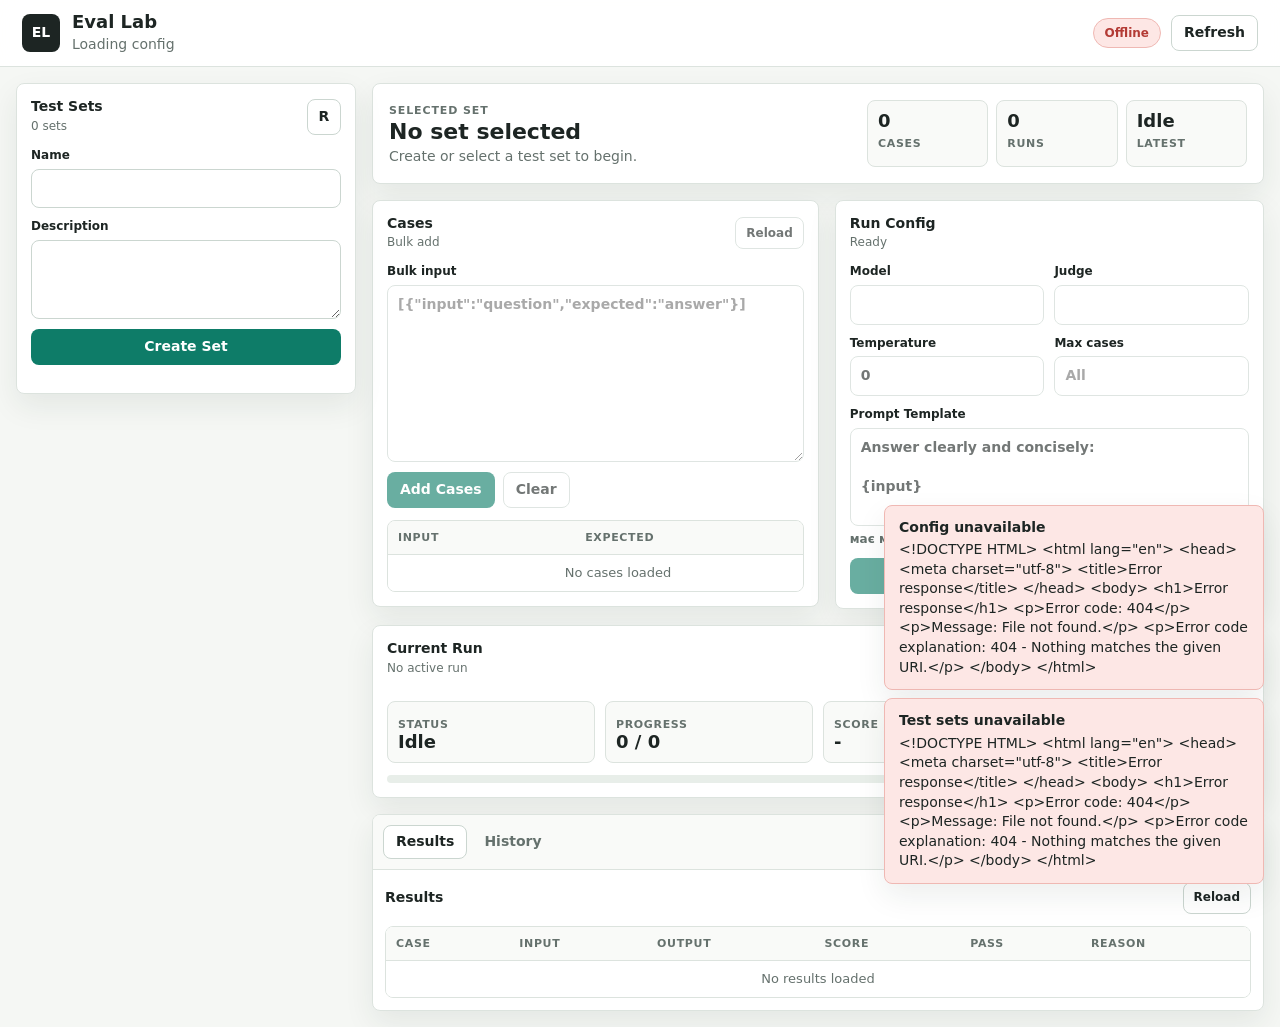
==== static/index.html @ ed90055f "Build AI Eval Lab v1" ====
<!doctype html>
<html lang="en">
  <head>
    <meta charset="utf-8" />
    <meta name="viewport" content="width=device-width, initial-scale=1" />
    <title>Eval Lab</title>
    <link rel="stylesheet" href="/static/style.css" />
  </head>
  <body>
    <div class="app-shell">
      <header class="topbar">
        <div class="brand-block">
          <span class="brand-mark" aria-hidden="true">EL</span>
          <div>
            <h1>Eval Lab</h1>
            <p id="config-summary">Loading config</p>
          </div>
        </div>
        <div class="topbar-actions">
          <span id="api-status" class="status-pill neutral">Connecting</span>
          <button id="refresh-all" class="button secondary" type="button">Refresh</button>
        </div>
      </header>

      <main class="layout">
        <aside class="sidebar" aria-label="Test sets">
          <section class="panel sidebar-panel">
            <div class="panel-heading">
              <div>
                <h2>Test Sets</h2>
                <p id="test-set-count">0 sets</p>
              </div>
              <button id="refresh-test-sets" class="icon-button" type="button" aria-label="Refresh test sets" title="Refresh test sets">R</button>
            </div>

            <form id="create-test-set-form" class="stacked-form">
              <label>
                <span>Name</span>
                <input id="new-test-set-name" name="name" type="text" autocomplete="off" required maxlength="120" />
              </label>
              <label>
                <span>Description</span>
                <textarea id="new-test-set-description" name="description" rows="3" maxlength="500"></textarea>
              </label>
              <button class="button primary full" type="submit">Create Set</button>
            </form>

            <div id="test-set-list" class="test-set-list" role="list" aria-live="polite"></div>
          </section>
        </aside>

        <section class="workspace" aria-label="Evaluation workspace">
          <div class="workspace-header">
            <div>
              <p class="eyebrow">Selected Set</p>
              <h2 id="selected-title">No set selected</h2>
              <p id="selected-description">Create or select a test set to begin.</p>
            </div>
            <div class="metric-strip" aria-label="Selected set metrics">
              <div>
                <span id="case-count">0</span>
                <small>Cases</small>
              </div>
              <div>
                <span id="run-count">0</span>
                <small>Runs</small>
              </div>
              <div>
                <span id="latest-status">Idle</span>
                <small>Latest</small>
              </div>
            </div>
          </div>

          <div class="work-grid">
            <section class="panel">
              <div class="panel-heading">
                <div>
                  <h2>Cases</h2>
                  <p id="case-panel-note">Bulk add</p>
                </div>
                <button id="reload-cases" class="button secondary compact" type="button">Reload</button>
              </div>

              <form id="bulk-cases-form" class="stacked-form">
                <label>
                  <span>Bulk input</span>
                  <textarea id="bulk-cases-input" rows="8" spellcheck="false" placeholder='[{"input":"question","expected":"answer"}]'></textarea>
                </label>
                <div class="form-row">
                  <button class="button primary" type="submit">Add Cases</button>
                  <button id="clear-bulk-cases" class="button secondary" type="button">Clear</button>
                </div>
              </form>

              <div class="mini-table-wrap">
                <table class="compact-table">
                  <thead>
                    <tr>
                      <th>Input</th>
                      <th>Expected</th>
                    </tr>
                  </thead>
                  <tbody id="case-preview-body">
                    <tr>
                      <td colspan="2" class="empty-cell">No cases loaded</td>
                    </tr>
                  </tbody>
                </table>
              </div>
            </section>

            <section class="panel">
              <div class="panel-heading">
                <div>
                  <h2>Run Config</h2>
                  <p id="run-form-note">Ready</p>
                </div>
              </div>

              <form id="run-form" class="run-form">
                <label>
                  <span>Model</span>
                  <input id="run-model" name="model" list="model-options" autocomplete="off" required />
                  <datalist id="model-options"></datalist>
                </label>
                <label>
                  <span>Judge</span>
                  <input id="run-judge" name="judge_model" list="judge-options" autocomplete="off" />
                  <datalist id="judge-options"></datalist>
                </label>
                <label>
                  <span>Temperature</span>
                  <input id="run-temperature" name="temperature" type="number" min="0" max="2" step="0.1" value="0" />
                </label>
                <label>
                  <span>Max cases</span>
                  <input id="run-max-cases" name="max_cases" type="number" min="1" step="1" placeholder="All" />
                </label>
                <label class="wide-field">
                  <span>Prompt Template</span>
                  <textarea id="run-notes" name="prompt_template" rows="4" required>Answer clearly and concisely:

{input}</textarea>
                  <small class="field-hint">має містити {input}</small>
                </label>
                <button class="button primary wide-field" type="submit">Start Run</button>
              </form>
            </section>
          </div>

          <section class="panel status-panel">
            <div class="panel-heading">
              <div>
                <h2>Current Run</h2>
                <p id="current-run-id">No active run</p>
              </div>
              <button id="stop-polling" class="button secondary compact" type="button">Stop Poll</button>
            </div>
            <div class="run-status-grid">
              <div>
                <small>Status</small>
                <strong id="current-run-status">Idle</strong>
              </div>
              <div>
                <small>Progress</small>
                <strong id="current-run-progress">0 / 0</strong>
              </div>
              <div>
                <small>Score</small>
                <strong id="current-run-score">-</strong>
              </div>
              <div>
                <small>Updated</small>
                <strong id="current-run-updated">-</strong>
              </div>
            </div>
            <div class="progress-bar" aria-hidden="true">
              <span id="current-run-progress-bar"></span>
            </div>
          </section>

          <section class="panel table-panel">
            <div class="tabbar" role="tablist" aria-label="Result views">
              <button id="results-tab" class="tab active" type="button" role="tab" aria-selected="true" data-view="results">Results</button>
              <button id="history-tab" class="tab" type="button" role="tab" aria-selected="false" data-view="history">History</button>
            </div>

            <div id="results-view" class="table-view active">
              <div class="table-tools">
                <h2>Results</h2>
                <button id="reload-results" class="button secondary compact" type="button">Reload</button>
              </div>
              <div class="table-wrap">
                <table>
                  <thead>
                    <tr>
                      <th>Case</th>
                      <th>Input</th>
                      <th>Output</th>
                      <th>Score</th>
                      <th>Pass</th>
                      <th>Reason</th>
                    </tr>
                  </thead>
                  <tbody id="results-body">
                    <tr>
                      <td colspan="6" class="empty-cell">No results loaded</td>
                    </tr>
                  </tbody>
                </table>
              </div>
            </div>

            <div id="history-view" class="table-view">
              <div class="table-tools">
                <h2>Run History</h2>
                <button id="reload-history" class="button secondary compact" type="button">Reload</button>
              </div>
              <div class="table-wrap">
                <table>
                  <thead>
                    <tr>
                      <th>Run</th>
                      <th>Status</th>
                      <th>Model</th>
                      <th>Score</th>
                      <th>Started</th>
                      <th></th>
                    </tr>
                  </thead>
                  <tbody id="history-body">
                    <tr>
                      <td colspan="6" class="empty-cell">No runs loaded</td>
                    </tr>
                  </tbody>
                </table>
              </div>
            </div>
          </section>
        </section>
      </main>
    </div>

    <div id="toast-region" class="toast-region" aria-live="polite" aria-atomic="true"></div>
    <script src="/static/app.js" defer></script>
  </body>
</html>
---- static/style.css ----
:root {
  --bg: #f5f7f4;
  --surface: #ffffff;
  --surface-strong: #f9faf8;
  --ink: #1d2523;
  --muted: #65716d;
  --line: #dce3de;
  --line-strong: #cbd6d0;
  --accent: #0e7c68;
  --accent-strong: #095b4e;
  --accent-soft: #dff3ed;
  --amber: #9c6218;
  --amber-soft: #fff0d8;
  --danger: #b33b35;
  --danger-soft: #fde7e5;
  --shadow: 0 12px 30px rgba(30, 45, 39, 0.08);
  --radius: 8px;
  --focus: 0 0 0 3px rgba(14, 124, 104, 0.18);
  color-scheme: light;
}

* {
  box-sizing: border-box;
}

html {
  min-height: 100%;
}

body {
  margin: 0;
  min-height: 100%;
  background: var(--bg);
  color: var(--ink);
  font-family:
    Inter, ui-sans-serif, system-ui, -apple-system, BlinkMacSystemFont, "Segoe UI",
    sans-serif;
  font-size: 14px;
  line-height: 1.4;
}

button,
input,
textarea {
  font: inherit;
}

button {
  cursor: pointer;
}

button:disabled,
input:disabled,
textarea:disabled {
  cursor: not-allowed;
  opacity: 0.62;
}

.app-shell {
  min-height: 100vh;
  display: flex;
  flex-direction: column;
}

.topbar {
  min-height: 64px;
  display: flex;
  align-items: center;
  justify-content: space-between;
  gap: 18px;
  padding: 12px 22px;
  background: rgba(255, 255, 255, 0.92);
  border-bottom: 1px solid var(--line);
  position: sticky;
  top: 0;
  z-index: 10;
  backdrop-filter: blur(14px);
}

.brand-block {
  display: flex;
  align-items: center;
  gap: 12px;
  min-width: 0;
}

.brand-mark {
  width: 38px;
  height: 38px;
  display: inline-grid;
  place-items: center;
  border-radius: var(--radius);
  background: var(--ink);
  color: #ffffff;
  font-weight: 800;
  letter-spacing: 0;
}

.brand-block h1,
.workspace-header h2,
.panel h2,
.table-tools h2 {
  margin: 0;
  letter-spacing: 0;
}

.brand-block h1 {
  font-size: 18px;
  line-height: 1.1;
}

.brand-block p,
.panel-heading p,
.workspace-header p {
  margin: 3px 0 0;
  color: var(--muted);
}

.topbar-actions {
  display: flex;
  align-items: center;
  gap: 10px;
  flex-wrap: wrap;
  justify-content: flex-end;
}

.layout {
  display: grid;
  grid-template-columns: minmax(280px, 340px) minmax(0, 1fr);
  gap: 16px;
  width: 100%;
  max-width: 1480px;
  margin: 0 auto;
  padding: 16px;
}

.sidebar,
.workspace {
  min-width: 0;
}

.sidebar {
  position: sticky;
  top: 80px;
  align-self: start;
}

.workspace {
  display: flex;
  flex-direction: column;
  gap: 16px;
}

.panel {
  background: var(--surface);
  border: 1px solid var(--line);
  border-radius: var(--radius);
  box-shadow: var(--shadow);
}

.sidebar-panel,
.panel:not(.table-panel) {
  padding: 14px;
}

.panel-heading,
.table-tools {
  display: flex;
  align-items: center;
  justify-content: space-between;
  gap: 12px;
  margin-bottom: 12px;
}

.panel-heading h2,
.table-tools h2 {
  font-size: 14px;
  line-height: 1.2;
}

.panel-heading p,
.table-tools p {
  font-size: 12px;
}

.workspace-header {
  display: flex;
  align-items: stretch;
  justify-content: space-between;
  gap: 16px;
  padding: 16px;
  background: var(--surface);
  border: 1px solid var(--line);
  border-radius: var(--radius);
  box-shadow: var(--shadow);
}

.workspace-header > div:first-child {
  min-width: 0;
}

.workspace-header h2 {
  font-size: 22px;
  line-height: 1.15;
  overflow-wrap: anywhere;
}

.workspace-header p {
  max-width: 760px;
}

.eyebrow {
  margin: 0 0 5px;
  color: var(--accent-strong);
  font-size: 11px;
  font-weight: 800;
  text-transform: uppercase;
  letter-spacing: 0.08em;
}

.metric-strip {
  display: grid;
  grid-template-columns: repeat(3, minmax(82px, 1fr));
  gap: 8px;
  min-width: min(380px, 100%);
}

.metric-strip div,
.run-status-grid div {
  min-height: 58px;
  padding: 10px;
  border: 1px solid var(--line);
  border-radius: var(--radius);
  background: var(--surface-strong);
}

.metric-strip span,
.run-status-grid strong {
  display: block;
  color: var(--ink);
  font-size: 18px;
  font-weight: 800;
  line-height: 1.1;
  overflow-wrap: anywhere;
}

.metric-strip small,
.run-status-grid small {
  display: block;
  margin-top: 5px;
  color: var(--muted);
  font-size: 11px;
  font-weight: 700;
  text-transform: uppercase;
  letter-spacing: 0.06em;
}

.work-grid {
  display: grid;
  grid-template-columns: minmax(0, 1.02fr) minmax(360px, 0.98fr);
  gap: 16px;
  align-items: start;
}

.stacked-form,
.run-form {
  display: grid;
  gap: 10px;
}

.run-form {
  grid-template-columns: repeat(2, minmax(0, 1fr));
}

.wide-field {
  grid-column: 1 / -1;
}

label {
  display: grid;
  gap: 5px;
  color: var(--ink);
  font-weight: 700;
  min-width: 0;
}

label span {
  font-size: 12px;
}

.field-hint {
  color: var(--muted);
  font-size: 12px;
  font-weight: 600;
}

input,
textarea {
  width: 100%;
  min-width: 0;
  border: 1px solid var(--line-strong);
  border-radius: var(--radius);
  background: #ffffff;
  color: var(--ink);
  padding: 9px 10px;
  outline: none;
  transition:
    border-color 120ms ease,
    box-shadow 120ms ease,
    background 120ms ease;
}

textarea {
  resize: vertical;
}

input:focus,
textarea:focus {
  border-color: var(--accent);
  box-shadow: var(--focus);
}

.form-row {
  display: flex;
  align-items: center;
  gap: 8px;
  flex-wrap: wrap;
}

.button,
.icon-button,
.tab {
  min-height: 36px;
  border-radius: var(--radius);
  border: 1px solid transparent;
  display: inline-flex;
  align-items: center;
  justify-content: center;
  gap: 8px;
  padding: 0 12px;
  font-weight: 800;
  letter-spacing: 0;
  transition:
    transform 120ms ease,
    border-color 120ms ease,
    background 120ms ease,
    color 120ms ease;
}

.button:hover,
.icon-button:hover,
.tab:hover {
  transform: translateY(-1px);
}

.button:focus-visible,
.icon-button:focus-visible,
.tab:focus-visible {
  outline: none;
  box-shadow: var(--focus);
}

.button.primary {
  background: var(--accent);
  color: #ffffff;
}

.button.primary:hover {
  background: var(--accent-strong);
}

.button.secondary,
.icon-button {
  background: #ffffff;
  color: var(--ink);
  border-color: var(--line-strong);
}

.button.secondary:hover,
.icon-button:hover {
  border-color: var(--accent);
  color: var(--accent-strong);
}

.button.compact {
  min-height: 32px;
  padding: 0 10px;
  font-size: 12px;
}

.button.full {
  width: 100%;
}

.icon-button {
  width: 34px;
  height: 34px;
  padding: 0;
}

.status-pill {
  min-height: 30px;
  display: inline-flex;
  align-items: center;
  border-radius: 999px;
  padding: 0 11px;
  font-size: 12px;
  font-weight: 800;
  border: 1px solid var(--line);
}

.status-pill.neutral {
  background: #ffffff;
  color: var(--muted);
}

.status-pill.ok {
  background: var(--accent-soft);
  color: var(--accent-strong);
  border-color: #b7dfd1;
}

.status-pill.warn {
  background: var(--amber-soft);
  color: var(--amber);
  border-color: #f2d3a2;
}

.status-pill.error {
  background: var(--danger-soft);
  color: var(--danger);
  border-color: #efb8b3;
}

.test-set-list {
  display: grid;
  gap: 8px;
  margin-top: 14px;
  max-height: calc(100vh - 360px);
  overflow: auto;
  padding-right: 2px;
}

.test-set-item {
  width: 100%;
  min-height: 70px;
  padding: 10px;
  border: 1px solid var(--line);
  border-radius: var(--radius);
  background: var(--surface-strong);
  color: var(--ink);
  text-align: left;
}

.test-set-item:hover {
  border-color: var(--accent);
}

.test-set-item.active {
  background: var(--accent-soft);
  border-color: var(--accent);
}

.test-set-item strong,
.test-set-item span {
  display: block;
  overflow: hidden;
  text-overflow: ellipsis;
  white-space: nowrap;
}

.test-set-item strong {
  font-size: 13px;
}

.test-set-item span {
  margin-top: 4px;
  color: var(--muted);
  font-size: 12px;
}

.mini-table-wrap {
  margin-top: 12px;
  max-height: 180px;
  overflow: auto;
  border: 1px solid var(--line);
  border-radius: var(--radius);
}

.status-panel {
  display: grid;
  gap: 12px;
}

.run-status-grid {
  display: grid;
  grid-template-columns: repeat(4, minmax(0, 1fr));
  gap: 10px;
}

.progress-bar {
  height: 8px;
  overflow: hidden;
  border-radius: 999px;
  background: #e8eee9;
}

.progress-bar span {
  display: block;
  width: 0%;
  height: 100%;
  background: var(--accent);
  transition: width 180ms ease;
}

.table-panel {
  overflow: hidden;
}

.tabbar {
  display: flex;
  gap: 4px;
  padding: 10px;
  border-bottom: 1px solid var(--line);
  background: var(--surface-strong);
}

.tab {
  min-height: 34px;
  background: transparent;
  color: var(--muted);
}

.tab.active {
  background: #ffffff;
  border-color: var(--line-strong);
  color: var(--ink);
}

.table-view {
  display: none;
  padding: 12px;
}

.table-view.active {
  display: block;
}

.table-wrap {
  width: 100%;
  overflow: auto;
  border: 1px solid var(--line);
  border-radius: var(--radius);
}

table {
  width: 100%;
  border-collapse: collapse;
  min-width: 780px;
  background: #ffffff;
}

.compact-table {
  min-width: 460px;
}

th,
td {
  border-bottom: 1px solid var(--line);
  padding: 9px 10px;
  text-align: left;
  vertical-align: top;
}

th {
  color: var(--muted);
  background: var(--surface-strong);
  font-size: 11px;
  text-transform: uppercase;
  letter-spacing: 0.06em;
  white-space: nowrap;
}

td {
  max-width: 320px;
  color: var(--ink);
  font-size: 13px;
  overflow-wrap: anywhere;
}

tbody tr:last-child td {
  border-bottom: 0;
}

.empty-cell {
  color: var(--muted);
  text-align: center;
}

.result-pass {
  color: var(--accent-strong);
  font-weight: 800;
}

.result-fail {
  color: var(--danger);
  font-weight: 800;
}

.toast-region {
  position: fixed;
  right: 16px;
  bottom: 16px;
  display: grid;
  gap: 8px;
  z-index: 20;
}

.toast {
  width: min(380px, calc(100vw - 32px));
  padding: 12px 14px;
  border: 1px solid var(--line-strong);
  border-radius: var(--radius);
  background: #ffffff;
  color: var(--ink);
  box-shadow: var(--shadow);
}

.toast strong {
  display: block;
  margin-bottom: 3px;
}

.toast.error {
  border-color: #efb8b3;
  background: var(--danger-soft);
}

.toast.ok {
  border-color: #b7dfd1;
  background: var(--accent-soft);
}

@media (max-width: 1120px) {
  .layout {
    grid-template-columns: 1fr;
  }

  .sidebar {
    position: static;
  }

  .test-set-list {
    max-height: 260px;
  }

  .work-grid {
    grid-template-columns: 1fr;
  }
}

@media (max-width: 760px) {
  .topbar,
  .workspace-header {
    align-items: flex-start;
    flex-direction: column;
  }

  .topbar-actions,
  .metric-strip,
  .run-status-grid,
  .run-form {
    width: 100%;
  }

  .metric-strip,
  .run-status-grid {
    grid-template-columns: 1fr;
  }

  .run-form {
    grid-template-columns: 1fr;
  }

  .layout {
    padding: 10px;
  }

  .brand-block h1 {
    font-size: 17px;
  }
}
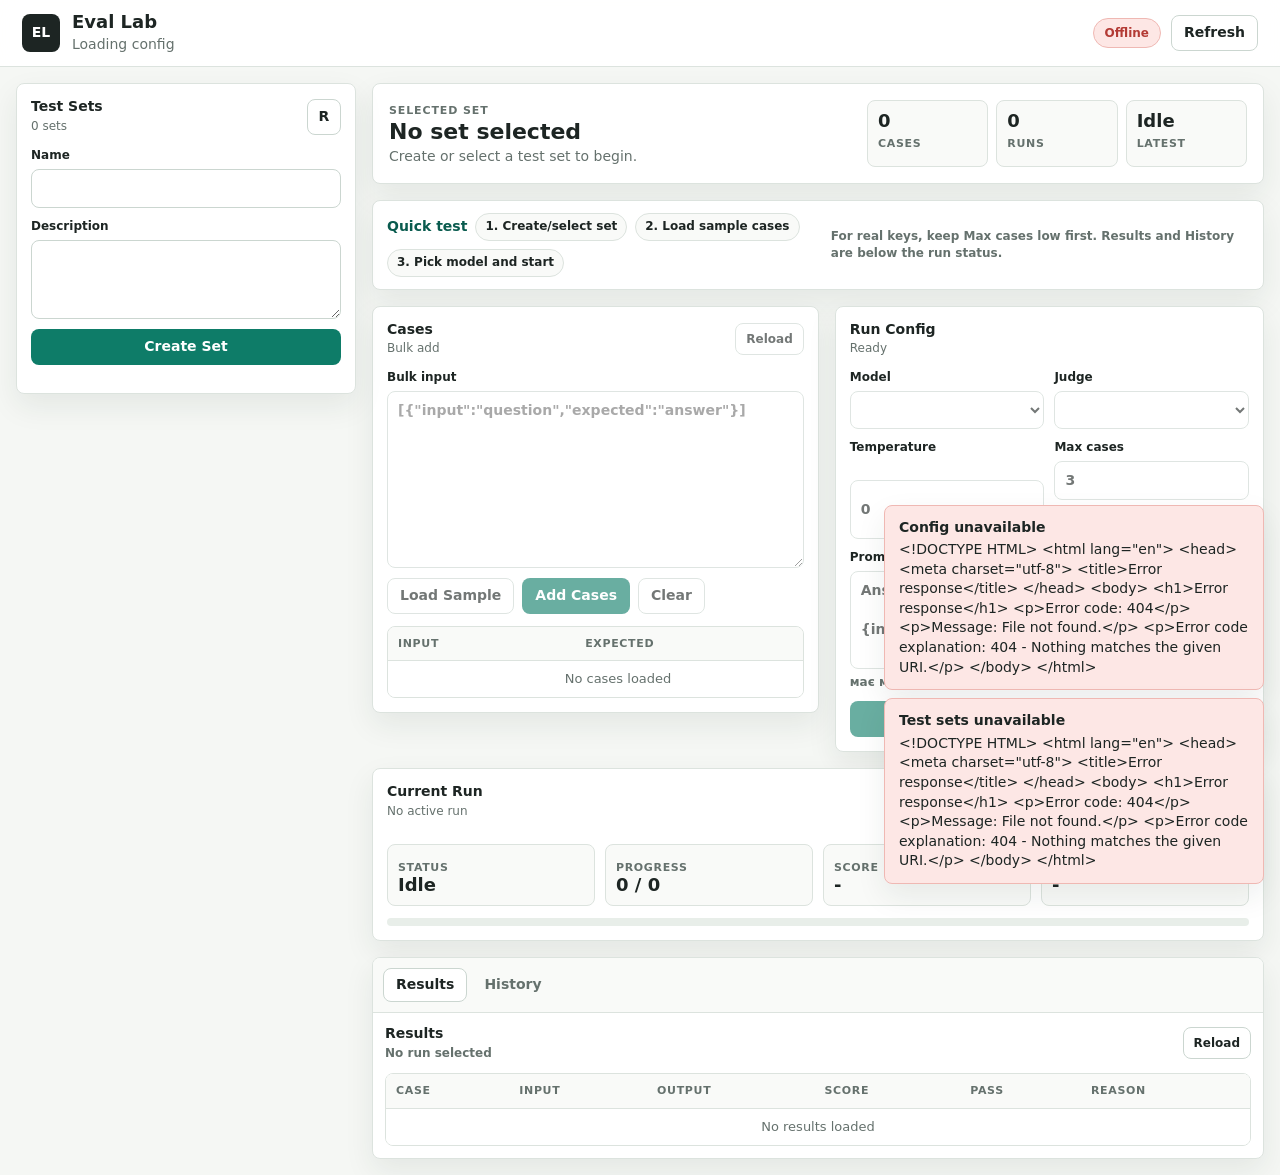
==== commit 9712e4e5: "Stabilize provider eval runs" ====
--- a/static/index.html
+++ b/static/index.html
@@ -4,7 +4,7 @@
     <meta charset="utf-8" />
     <meta name="viewport" content="width=device-width, initial-scale=1" />
     <title>Eval Lab</title>
-    <link rel="stylesheet" href="/static/style.css" />
+    <link rel="stylesheet" href="/static/style.css?v=20260603-ui3" />
   </head>
   <body>
     <div class="app-shell">
@@ -72,6 +72,16 @@
             </div>
           </div>
 
+          <section class="quick-start" aria-label="Quick test guide">
+            <div>
+              <strong>Quick test</strong>
+              <span>1. Create/select set</span>
+              <span>2. Load sample cases</span>
+              <span>3. Pick model and start</span>
+            </div>
+            <p>For real keys, keep Max cases low first. Results and History are below the run status.</p>
+          </section>
+
           <div class="work-grid">
             <section class="panel">
               <div class="panel-heading">
@@ -88,6 +98,7 @@
                   <textarea id="bulk-cases-input" rows="8" spellcheck="false" placeholder='[{"input":"question","expected":"answer"}]'></textarea>
                 </label>
                 <div class="form-row">
+                  <button id="load-sample-cases" class="button secondary" type="button">Load Sample</button>
                   <button class="button primary" type="submit">Add Cases</button>
                   <button id="clear-bulk-cases" class="button secondary" type="button">Clear</button>
                 </div>
@@ -121,13 +132,11 @@
               <form id="run-form" class="run-form">
                 <label>
                   <span>Model</span>
-                  <input id="run-model" name="model" list="model-options" autocomplete="off" required />
-                  <datalist id="model-options"></datalist>
+                  <select id="run-model" name="model" required></select>
                 </label>
                 <label>
                   <span>Judge</span>
-                  <input id="run-judge" name="judge_model" list="judge-options" autocomplete="off" />
-                  <datalist id="judge-options"></datalist>
+                  <select id="run-judge" name="judge_model"></select>
                 </label>
                 <label>
                   <span>Temperature</span>
@@ -135,7 +144,8 @@
                 </label>
                 <label>
                   <span>Max cases</span>
-                  <input id="run-max-cases" name="max_cases" type="number" min="1" step="1" placeholder="All" />
+                  <input id="run-max-cases" name="max_cases" type="number" min="1" step="1" value="3" placeholder="All" />
+                  <small class="field-hint">3 is safer for free-tier testing</small>
                 </label>
                 <label class="wide-field">
                   <span>Prompt Template</span>
@@ -188,7 +198,10 @@
 
             <div id="results-view" class="table-view active">
               <div class="table-tools">
-                <h2>Results</h2>
+                <div class="table-title">
+                  <h2>Results</h2>
+                  <p id="results-run-meta">No run selected</p>
+                </div>
                 <button id="reload-results" class="button secondary compact" type="button">Reload</button>
               </div>
               <div class="table-wrap">
@@ -223,7 +236,8 @@
                     <tr>
                       <th>Run</th>
                       <th>Status</th>
-                      <th>Model</th>
+                      <th>Target</th>
+                      <th>Judge</th>
                       <th>Score</th>
                       <th>Started</th>
                       <th></th>
@@ -231,7 +245,7 @@
                   </thead>
                   <tbody id="history-body">
                     <tr>
-                      <td colspan="6" class="empty-cell">No runs loaded</td>
+                      <td colspan="7" class="empty-cell">No runs loaded</td>
                     </tr>
                   </tbody>
                 </table>
@@ -243,6 +257,6 @@
     </div>
 
     <div id="toast-region" class="toast-region" aria-live="polite" aria-atomic="true"></div>
-    <script src="/static/app.js" defer></script>
+    <script src="/static/app.js?v=20260603-ui3" defer></script>
   </body>
 </html>
--- a/static/style.css
+++ b/static/style.css
@@ -41,6 +41,7 @@
 
 button,
 input,
+select,
 textarea {
   font: inherit;
 }
@@ -51,6 +52,7 @@
 
 button:disabled,
 input:disabled,
+select:disabled,
 textarea:disabled {
   cursor: not-allowed;
   opacity: 0.62;
@@ -178,9 +180,21 @@
   line-height: 1.2;
 }
 
+.table-title {
+  min-width: 0;
+}
+
 .panel-heading p,
 .table-tools p {
   font-size: 12px;
+}
+
+.table-title p {
+  margin: 3px 0 0;
+  max-width: min(760px, 70vw);
+  color: var(--muted);
+  font-weight: 650;
+  overflow-wrap: anywhere;
 }
 
 .workspace-header {
@@ -255,6 +269,54 @@
   letter-spacing: 0.06em;
 }
 
+.quick-start {
+  display: flex;
+  align-items: center;
+  justify-content: space-between;
+  gap: 12px;
+  padding: 12px 14px;
+  border: 1px solid var(--line);
+  border-radius: var(--radius);
+  background: var(--surface);
+  box-shadow: var(--shadow);
+}
+
+.quick-start div {
+  display: flex;
+  align-items: center;
+  gap: 8px;
+  flex-wrap: wrap;
+}
+
+.quick-start strong,
+.quick-start span {
+  display: inline-flex;
+  align-items: center;
+  min-height: 28px;
+}
+
+.quick-start strong {
+  color: var(--accent-strong);
+  font-weight: 800;
+}
+
+.quick-start span {
+  padding: 0 9px;
+  border: 1px solid var(--line);
+  border-radius: 999px;
+  color: var(--ink);
+  background: var(--surface-strong);
+  font-size: 12px;
+  font-weight: 700;
+}
+
+.quick-start p {
+  margin: 0;
+  color: var(--muted);
+  font-size: 12px;
+  font-weight: 600;
+}
+
 .work-grid {
   display: grid;
   grid-template-columns: minmax(0, 1.02fr) minmax(360px, 0.98fr);
@@ -295,6 +357,7 @@
 }
 
 input,
+select,
 textarea {
   width: 100%;
   min-width: 0;
@@ -315,6 +378,7 @@
 }
 
 input:focus,
+select:focus,
 textarea:focus {
   border-color: var(--accent);
   box-shadow: var(--focus);
@@ -592,6 +656,14 @@
   border-bottom: 0;
 }
 
+.history-row.active td {
+  background: var(--accent-soft);
+}
+
+.history-row.active td:first-child {
+  box-shadow: inset 3px 0 0 var(--accent);
+}
+
 .empty-cell {
   color: var(--muted);
   text-align: center;
@@ -661,7 +733,8 @@
 
 @media (max-width: 760px) {
   .topbar,
-  .workspace-header {
+  .workspace-header,
+  .quick-start {
     align-items: flex-start;
     flex-direction: column;
   }
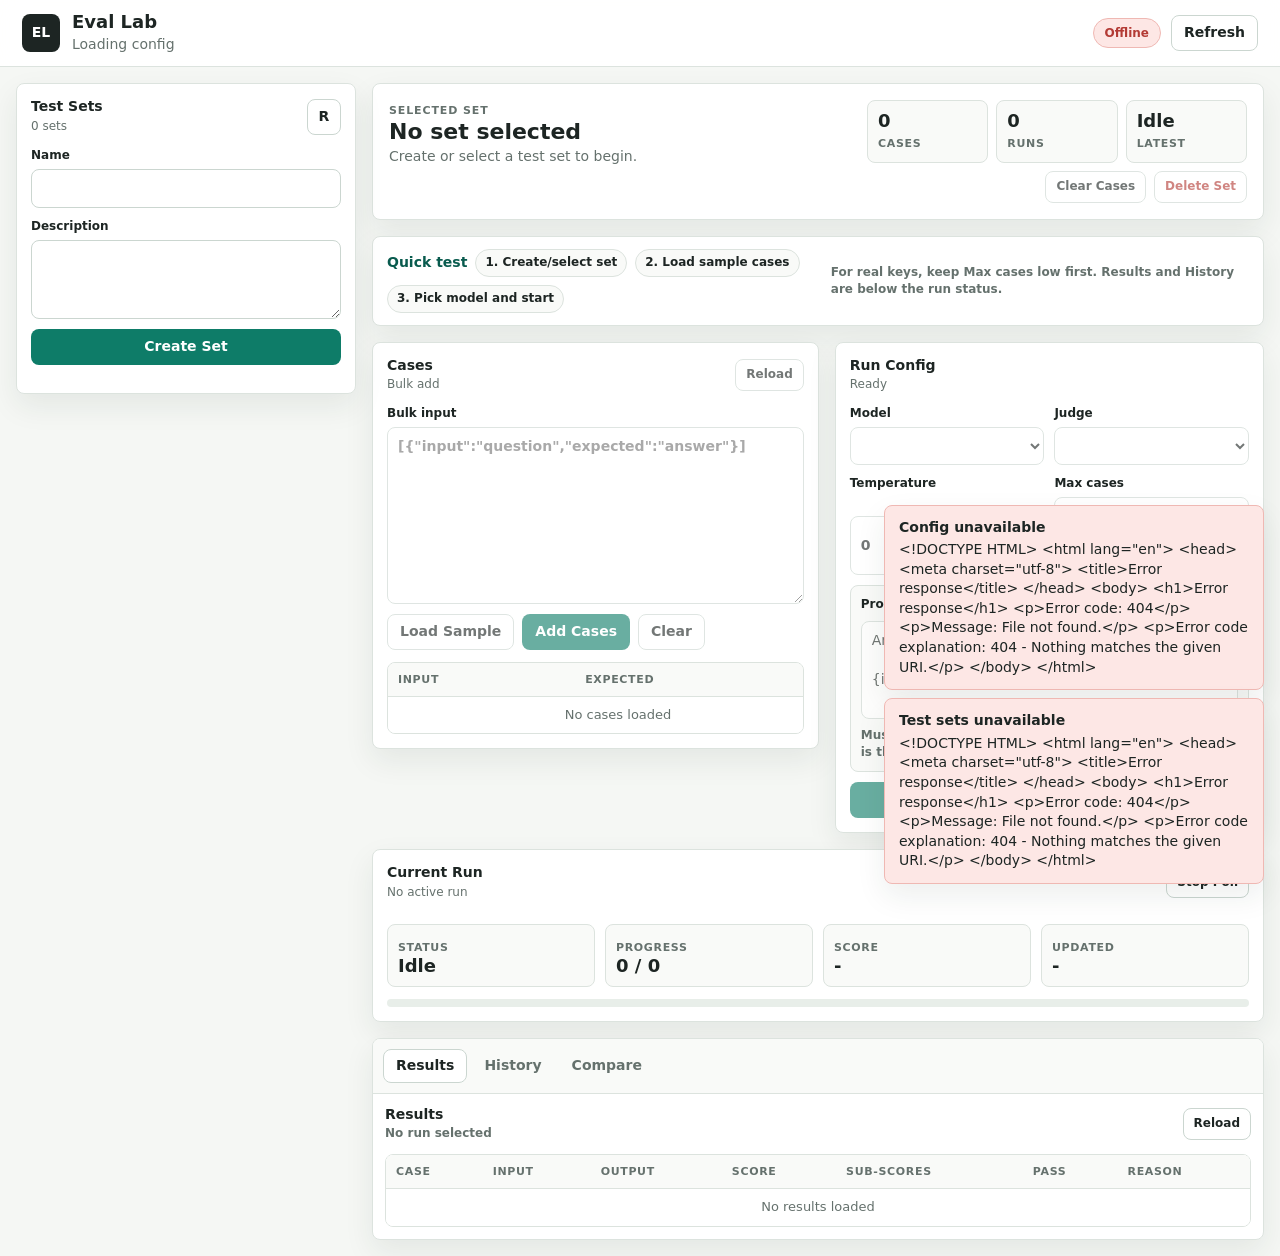
==== commit 549c169a: "Add prompt eval insights and cleanup controls" ====
--- a/static/index.html
+++ b/static/index.html
@@ -4,7 +4,7 @@
     <meta charset="utf-8" />
     <meta name="viewport" content="width=device-width, initial-scale=1" />
     <title>Eval Lab</title>
-    <link rel="stylesheet" href="/static/style.css?v=20260603-ui3" />
+    <link rel="stylesheet" href="/static/style.css?v=20260605-cleanup1" />
   </head>
   <body>
     <div class="app-shell">
@@ -56,18 +56,24 @@
               <h2 id="selected-title">No set selected</h2>
               <p id="selected-description">Create or select a test set to begin.</p>
             </div>
-            <div class="metric-strip" aria-label="Selected set metrics">
-              <div>
-                <span id="case-count">0</span>
-                <small>Cases</small>
-              </div>
-              <div>
-                <span id="run-count">0</span>
-                <small>Runs</small>
-              </div>
-              <div>
-                <span id="latest-status">Idle</span>
-                <small>Latest</small>
+            <div class="selected-controls">
+              <div class="metric-strip" aria-label="Selected set metrics">
+                <div>
+                  <span id="case-count">0</span>
+                  <small>Cases</small>
+                </div>
+                <div>
+                  <span id="run-count">0</span>
+                  <small>Runs</small>
+                </div>
+                <div>
+                  <span id="latest-status">Idle</span>
+                  <small>Latest</small>
+                </div>
+              </div>
+              <div class="selected-actions">
+                <button id="clear-selected-cases" class="button secondary compact" type="button">Clear Cases</button>
+                <button id="delete-selected-set" class="button danger compact" type="button">Delete Set</button>
               </div>
             </div>
           </div>
@@ -147,13 +153,13 @@
                   <input id="run-max-cases" name="max_cases" type="number" min="1" step="1" value="3" placeholder="All" />
                   <small class="field-hint">3 is safer for free-tier testing</small>
                 </label>
-                <label class="wide-field">
-                  <span>Prompt Template</span>
+                <div class="wide-field prompt-field">
+                  <label for="run-notes">Prompt Template - this changes model behavior</label>
                   <textarea id="run-notes" name="prompt_template" rows="4" required>Answer clearly and concisely:
 
 {input}</textarea>
-                  <small class="field-hint">має містити {input}</small>
-                </label>
+                  <small class="field-hint">Must contain {input}. Cases are test data; this prompt is the instruction being evaluated.</small>
+                </div>
                 <button class="button primary wide-field" type="submit">Start Run</button>
               </form>
             </section>
@@ -194,6 +200,7 @@
             <div class="tabbar" role="tablist" aria-label="Result views">
               <button id="results-tab" class="tab active" type="button" role="tab" aria-selected="true" data-view="results">Results</button>
               <button id="history-tab" class="tab" type="button" role="tab" aria-selected="false" data-view="history">History</button>
+              <button id="compare-tab" class="tab" type="button" role="tab" aria-selected="false" data-view="compare">Compare</button>
             </div>
 
             <div id="results-view" class="table-view active">
@@ -201,6 +208,10 @@
                 <div class="table-title">
                   <h2>Results</h2>
                   <p id="results-run-meta">No run selected</p>
+                  <details id="results-prompt-detail" class="prompt-detail" hidden>
+                    <summary id="results-prompt-summary">Prompt: -</summary>
+                    <pre id="results-prompt-full"></pre>
+                  </details>
                 </div>
                 <button id="reload-results" class="button secondary compact" type="button">Reload</button>
               </div>
@@ -212,13 +223,14 @@
                       <th>Input</th>
                       <th>Output</th>
                       <th>Score</th>
+                      <th>Sub-scores</th>
                       <th>Pass</th>
                       <th>Reason</th>
                     </tr>
                   </thead>
                   <tbody id="results-body">
                     <tr>
-                      <td colspan="6" class="empty-cell">No results loaded</td>
+                      <td colspan="7" class="empty-cell">No results loaded</td>
                     </tr>
                   </tbody>
                 </table>
@@ -227,8 +239,18 @@
 
             <div id="history-view" class="table-view">
               <div class="table-tools">
-                <h2>Run History</h2>
+                <div class="table-title">
+                  <h2>Run History</h2>
+                  <p id="compare-selection-meta">Select two runs to compare</p>
+                </div>
                 <button id="reload-history" class="button secondary compact" type="button">Reload</button>
+              </div>
+              <div class="score-chart" aria-label="Score over time">
+                <div class="chart-header">
+                  <strong>Score Over Time</strong>
+                  <span id="score-chart-meta">No runs loaded</span>
+                </div>
+                <div id="score-chart" class="chart-canvas"></div>
               </div>
               <div class="table-wrap">
                 <table>
@@ -240,12 +262,43 @@
                       <th>Judge</th>
                       <th>Score</th>
                       <th>Started</th>
+                      <th>Compare</th>
                       <th></th>
                     </tr>
                   </thead>
                   <tbody id="history-body">
                     <tr>
-                      <td colspan="7" class="empty-cell">No runs loaded</td>
+                      <td colspan="8" class="empty-cell">No runs loaded</td>
+                    </tr>
+                  </tbody>
+                </table>
+              </div>
+            </div>
+
+            <div id="compare-view" class="table-view">
+              <div class="table-tools">
+                <div class="table-title">
+                  <h2>Run Compare</h2>
+                  <p id="compare-run-meta">Pick two runs in History</p>
+                </div>
+                <button id="run-compare" class="button secondary compact" type="button">Compare</button>
+              </div>
+              <div id="compare-summary" class="compare-summary"></div>
+              <div class="table-wrap">
+                <table>
+                  <thead>
+                    <tr>
+                      <th>Case</th>
+                      <th>Input</th>
+                      <th>Run A</th>
+                      <th>Run B</th>
+                      <th>Delta</th>
+                      <th>Sub-score Deltas</th>
+                    </tr>
+                  </thead>
+                  <tbody id="compare-body">
+                    <tr>
+                      <td colspan="6" class="empty-cell">Select two runs in History</td>
                     </tr>
                   </tbody>
                 </table>
@@ -257,6 +310,6 @@
     </div>
 
     <div id="toast-region" class="toast-region" aria-live="polite" aria-atomic="true"></div>
-    <script src="/static/app.js?v=20260603-ui3" defer></script>
+    <script src="/static/app.js?v=20260605-cleanup1" defer></script>
   </body>
 </html>
--- a/static/style.css
+++ b/static/style.css
@@ -223,6 +223,21 @@
   max-width: 760px;
 }
 
+.selected-controls {
+  display: flex;
+  flex-direction: column;
+  align-items: stretch;
+  gap: 8px;
+  min-width: min(380px, 100%);
+}
+
+.selected-actions {
+  display: flex;
+  justify-content: flex-end;
+  gap: 8px;
+  flex-wrap: wrap;
+}
+
 .eyebrow {
   margin: 0 0 5px;
   color: var(--accent-strong);
@@ -236,7 +251,6 @@
   display: grid;
   grid-template-columns: repeat(3, minmax(82px, 1fr));
   gap: 8px;
-  min-width: min(380px, 100%);
 }
 
 .metric-strip div,
@@ -338,6 +352,20 @@
   grid-column: 1 / -1;
 }
 
+.prompt-field {
+  display: grid;
+  gap: 8px;
+  padding: 10px;
+  border: 1px solid var(--line);
+  border-radius: var(--radius);
+  background: var(--surface-strong);
+}
+
+.prompt-field > label {
+  font-size: 12px;
+  font-weight: 700;
+}
+
 label {
   display: grid;
   gap: 5px;
@@ -354,6 +382,32 @@
   color: var(--muted);
   font-size: 12px;
   font-weight: 600;
+}
+
+.prompt-detail {
+  max-width: 980px;
+  color: var(--muted);
+  font-size: 12px;
+  font-weight: 700;
+  line-height: 1.45;
+  overflow-wrap: anywhere;
+}
+
+.prompt-detail summary {
+  cursor: pointer;
+}
+
+.prompt-detail pre {
+  max-height: 170px;
+  margin: 8px 0 0;
+  padding: 10px;
+  overflow: auto;
+  border: 1px solid var(--line);
+  border-radius: var(--radius);
+  background: var(--surface-strong);
+  color: var(--ink);
+  white-space: pre-wrap;
+  font: 12px/1.45 ui-monospace, SFMono-Regular, Menlo, Consolas, monospace;
 }
 
 input,
@@ -446,6 +500,17 @@
   color: var(--accent-strong);
 }
 
+.button.danger {
+  background: #ffffff;
+  color: var(--danger);
+  border-color: var(--line-strong);
+}
+
+.button.danger:hover {
+  background: var(--danger-soft);
+  border-color: var(--danger);
+}
+
 .button.compact {
   min-height: 32px;
   padding: 0 10px;
@@ -679,6 +744,137 @@
   font-weight: 800;
 }
 
+.score-chart {
+  margin-bottom: 12px;
+  padding: 12px;
+  border: 1px solid var(--line);
+  border-radius: var(--radius);
+  background: var(--surface-strong);
+}
+
+.chart-header,
+.compare-summary {
+  display: flex;
+  align-items: center;
+  justify-content: space-between;
+  gap: 10px;
+  flex-wrap: wrap;
+}
+
+.chart-header span {
+  color: var(--muted);
+  font-size: 12px;
+  font-weight: 700;
+}
+
+.chart-canvas {
+  min-height: 150px;
+  display: grid;
+  place-items: center;
+}
+
+.chart-canvas svg {
+  width: 100%;
+  height: 150px;
+}
+
+.score-line {
+  fill: none;
+  stroke: var(--accent);
+  stroke-width: 3;
+}
+
+.score-point {
+  fill: #ffffff;
+  stroke: var(--accent-strong);
+  stroke-width: 3;
+}
+
+.subscore-list {
+  display: flex;
+  align-items: flex-start;
+  gap: 5px;
+  flex-wrap: wrap;
+}
+
+.subscore-chip {
+  display: inline-flex;
+  align-items: center;
+  min-height: 24px;
+  padding: 0 7px;
+  border-radius: 999px;
+  background: var(--surface-strong);
+  border: 1px solid var(--line);
+  color: var(--muted);
+  font-size: 11px;
+  font-weight: 800;
+  white-space: nowrap;
+}
+
+.subscore-chip.positive {
+  color: var(--accent-strong);
+  border-color: #b7dfd1;
+  background: var(--accent-soft);
+}
+
+.subscore-chip.negative {
+  color: var(--danger);
+  border-color: #efb8b3;
+  background: var(--danger-soft);
+}
+
+.compare-summary {
+  margin-bottom: 12px;
+  align-items: stretch;
+}
+
+.compare-metric {
+  min-width: 140px;
+  flex: 1;
+  padding: 10px;
+  border: 1px solid var(--line);
+  border-radius: var(--radius);
+  background: var(--surface-strong);
+}
+
+.compare-metric small,
+.compare-metric span {
+  display: block;
+  color: var(--muted);
+  font-size: 11px;
+  font-weight: 800;
+  text-transform: uppercase;
+  letter-spacing: 0.06em;
+}
+
+.compare-metric strong {
+  display: block;
+  margin: 5px 0;
+  font-size: 16px;
+}
+
+.compare-cell {
+  display: grid;
+  gap: 5px;
+}
+
+.compare-cell p,
+.compare-cell small {
+  margin: 0;
+}
+
+.compare-cell small {
+  color: var(--muted);
+}
+
+.compare-up td {
+  background: #f1fbf7;
+}
+
+.compare-down td {
+  background: #fff3f2;
+}
+
 .toast-region {
   position: fixed;
   right: 16px;
@@ -740,12 +936,17 @@
   }
 
   .topbar-actions,
+  .selected-controls,
   .metric-strip,
   .run-status-grid,
   .run-form {
     width: 100%;
   }
 
+  .selected-actions {
+    justify-content: flex-start;
+  }
+
   .metric-strip,
   .run-status-grid {
     grid-template-columns: 1fr;
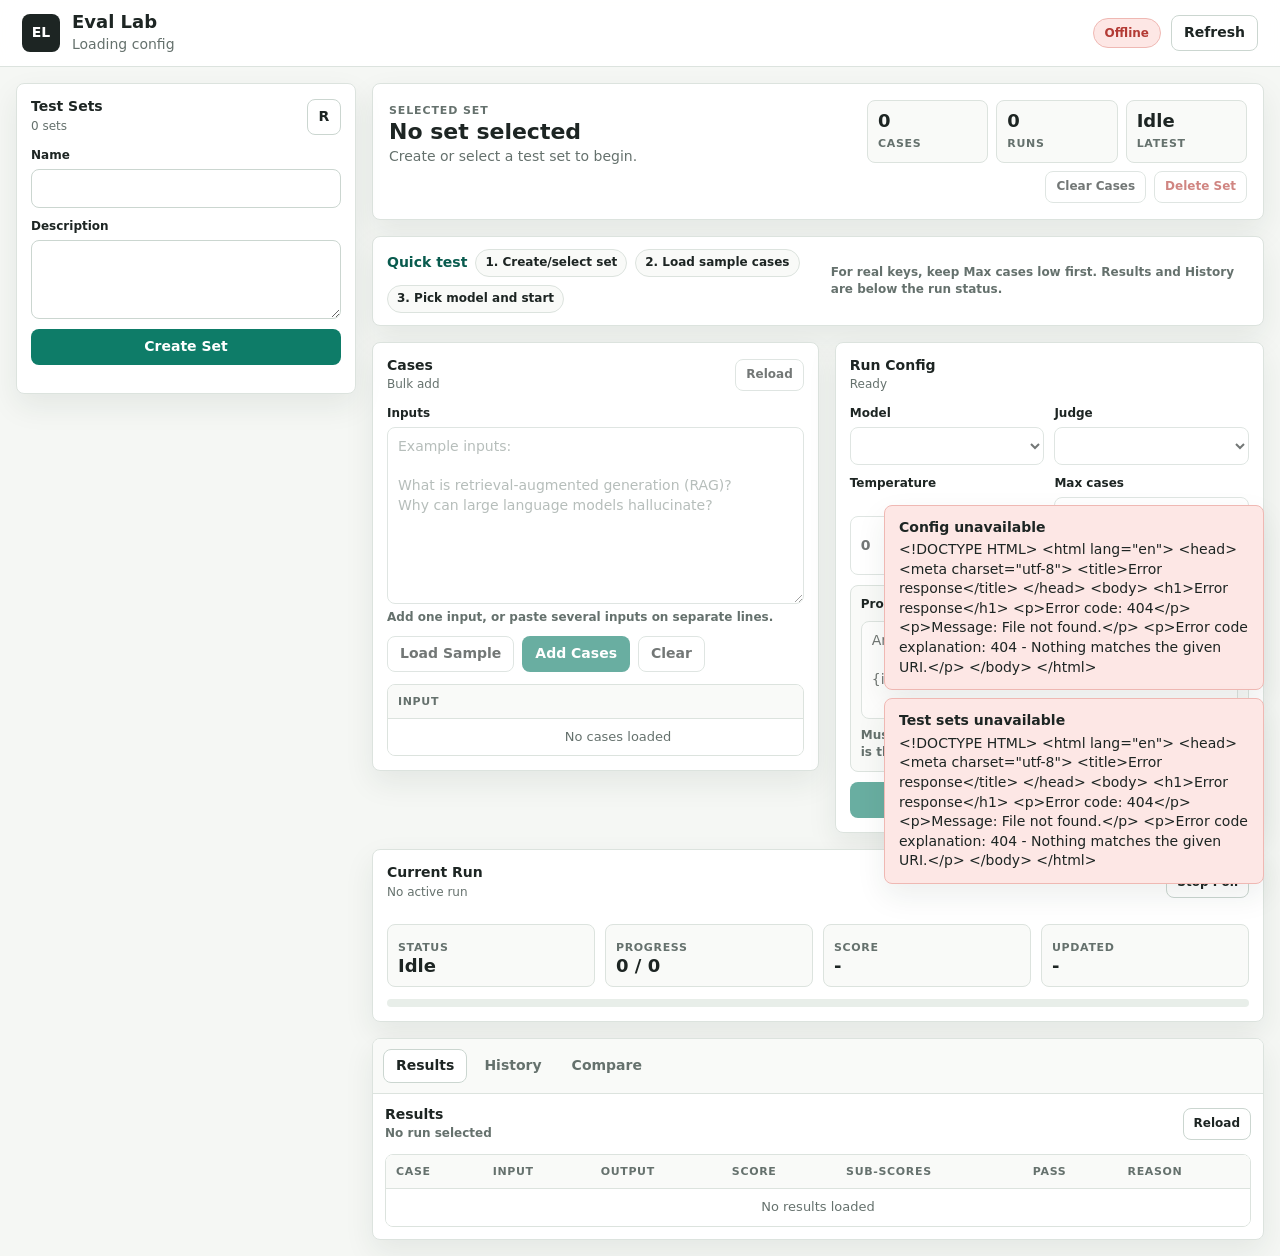
==== commit cb3db1b0: "Refine prompt demo and README screenshots" ====
--- a/static/index.html
+++ b/static/index.html
@@ -4,7 +4,7 @@
     <meta charset="utf-8" />
     <meta name="viewport" content="width=device-width, initial-scale=1" />
     <title>Eval Lab</title>
-    <link rel="stylesheet" href="/static/style.css?v=20260605-cleanup1" />
+    <link rel="stylesheet" href="/static/style.css?v=20260606-inputs2" />
   </head>
   <body>
     <div class="app-shell">
@@ -100,8 +100,12 @@
 
               <form id="bulk-cases-form" class="stacked-form">
                 <label>
-                  <span>Bulk input</span>
-                  <textarea id="bulk-cases-input" rows="8" spellcheck="false" placeholder='[{"input":"question","expected":"answer"}]'></textarea>
+                  <span>Inputs</span>
+                  <textarea id="bulk-cases-input" rows="8" spellcheck="false" placeholder="Example inputs:
+
+What is retrieval-augmented generation (RAG)?
+Why can large language models hallucinate?"></textarea>
+                  <small class="field-hint">Add one input, or paste several inputs on separate lines.</small>
                 </label>
                 <div class="form-row">
                   <button id="load-sample-cases" class="button secondary" type="button">Load Sample</button>
@@ -115,12 +119,11 @@
                   <thead>
                     <tr>
                       <th>Input</th>
-                      <th>Expected</th>
                     </tr>
                   </thead>
                   <tbody id="case-preview-body">
                     <tr>
-                      <td colspan="2" class="empty-cell">No cases loaded</td>
+                      <td colspan="1" class="empty-cell">No cases loaded</td>
                     </tr>
                   </tbody>
                 </table>
@@ -310,6 +313,6 @@
     </div>
 
     <div id="toast-region" class="toast-region" aria-live="polite" aria-atomic="true"></div>
-    <script src="/static/app.js?v=20260605-cleanup1" defer></script>
+    <script src="/static/app.js?v=20260606-inputs2" defer></script>
   </body>
 </html>
--- a/static/style.css
+++ b/static/style.css
@@ -431,6 +431,13 @@
   resize: vertical;
 }
 
+input::placeholder,
+textarea::placeholder {
+  color: #8a9691;
+  font-weight: 500;
+  opacity: 1;
+}
+
 input:focus,
 select:focus,
 textarea:focus {
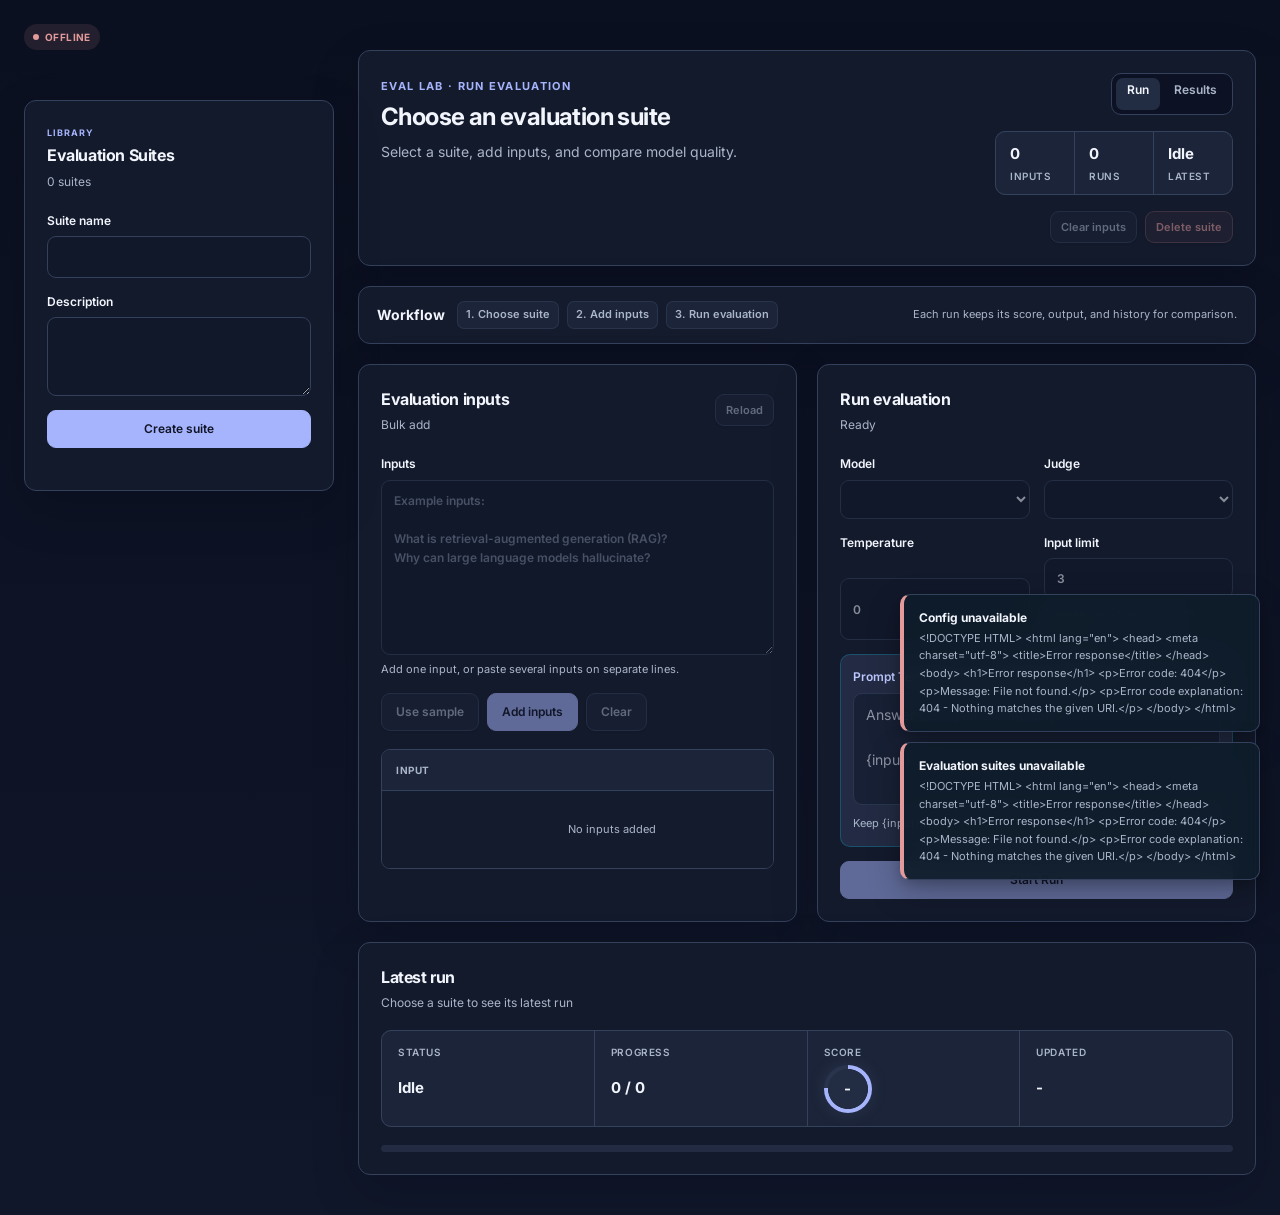
==== commit 5127ee4f: "Redesign evaluation workspace and add observatory" ====
--- a/static/index.html
+++ b/static/index.html
@@ -4,45 +4,34 @@
     <meta charset="utf-8" />
     <meta name="viewport" content="width=device-width, initial-scale=1" />
     <title>Eval Lab</title>
-    <link rel="stylesheet" href="/static/style.css?v=20260606-inputs2" />
+    <link rel="stylesheet" href="/static/style.css?v=20260821e" />
   </head>
   <body>
     <div class="app-shell">
-      <header class="topbar">
-        <div class="brand-block">
-          <span class="brand-mark" aria-hidden="true">EL</span>
-          <div>
-            <h1>Eval Lab</h1>
-            <p id="config-summary">Loading config</p>
-          </div>
-        </div>
-        <div class="topbar-actions">
-          <span id="api-status" class="status-pill neutral">Connecting</span>
-          <button id="refresh-all" class="button secondary" type="button">Refresh</button>
-        </div>
-      </header>
+      <span id="api-status" class="status-pill neutral sr-only">Connecting</span>
+      <span id="config-summary" class="sr-only">Loading config</span>
 
       <main class="layout">
-        <aside class="sidebar" aria-label="Test sets">
+        <aside class="sidebar" aria-label="Evaluation suites">
           <section class="panel sidebar-panel">
             <div class="panel-heading">
               <div>
-                <h2>Test Sets</h2>
-                <p id="test-set-count">0 sets</p>
-              </div>
-              <button id="refresh-test-sets" class="icon-button" type="button" aria-label="Refresh test sets" title="Refresh test sets">R</button>
+                <p class="eyebrow">Library</p>
+                <h2>Evaluation Suites</h2>
+                <p id="test-set-count">0 suites</p>
+              </div>
             </div>
 
             <form id="create-test-set-form" class="stacked-form">
               <label>
-                <span>Name</span>
+                <span>Suite name</span>
                 <input id="new-test-set-name" name="name" type="text" autocomplete="off" required maxlength="120" />
               </label>
               <label>
                 <span>Description</span>
                 <textarea id="new-test-set-description" name="description" rows="3" maxlength="500"></textarea>
               </label>
-              <button class="button primary full" type="submit">Create Set</button>
+              <button class="button primary full" type="submit">Create suite</button>
             </form>
 
             <div id="test-set-list" class="test-set-list" role="list" aria-live="polite"></div>
@@ -52,15 +41,19 @@
         <section class="workspace" aria-label="Evaluation workspace">
           <div class="workspace-header">
             <div>
-              <p class="eyebrow">Selected Set</p>
-              <h2 id="selected-title">No set selected</h2>
-              <p id="selected-description">Create or select a test set to begin.</p>
+              <p class="eyebrow">Eval Lab · Run evaluation</p>
+              <h2 id="selected-title">Choose an evaluation suite</h2>
+              <p id="selected-description">Select a suite, add inputs, and compare model quality.</p>
             </div>
             <div class="selected-controls">
-              <div class="metric-strip" aria-label="Selected set metrics">
+              <div class="view-switcher" aria-label="Eval Lab views">
+                <a class="active" href="/" aria-current="page">Run</a>
+                <a id="results-nav-link" href="/observatory">Results</a>
+              </div>
+              <div class="metric-strip" aria-label="Selected suite metrics">
                 <div>
                   <span id="case-count">0</span>
-                  <small>Cases</small>
+                  <small>Inputs</small>
                 </div>
                 <div>
                   <span id="run-count">0</span>
@@ -72,27 +65,27 @@
                 </div>
               </div>
               <div class="selected-actions">
-                <button id="clear-selected-cases" class="button secondary compact" type="button">Clear Cases</button>
-                <button id="delete-selected-set" class="button danger compact" type="button">Delete Set</button>
+                <button id="clear-selected-cases" class="button secondary compact" type="button">Clear inputs</button>
+                <button id="delete-selected-set" class="button danger compact" type="button">Delete suite</button>
               </div>
             </div>
           </div>
 
-          <section class="quick-start" aria-label="Quick test guide">
+          <section class="quick-start" aria-label="Evaluation workflow">
             <div>
-              <strong>Quick test</strong>
-              <span>1. Create/select set</span>
-              <span>2. Load sample cases</span>
-              <span>3. Pick model and start</span>
-            </div>
-            <p>For real keys, keep Max cases low first. Results and History are below the run status.</p>
+              <strong>Workflow</strong>
+              <span>1. Choose suite</span>
+              <span>2. Add inputs</span>
+              <span>3. Run evaluation</span>
+            </div>
+            <p>Each run keeps its score, output, and history for comparison.</p>
           </section>
 
           <div class="work-grid">
             <section class="panel">
               <div class="panel-heading">
                 <div>
-                  <h2>Cases</h2>
+                  <h2>Evaluation inputs</h2>
                   <p id="case-panel-note">Bulk add</p>
                 </div>
                 <button id="reload-cases" class="button secondary compact" type="button">Reload</button>
@@ -108,8 +101,8 @@
                   <small class="field-hint">Add one input, or paste several inputs on separate lines.</small>
                 </label>
                 <div class="form-row">
-                  <button id="load-sample-cases" class="button secondary" type="button">Load Sample</button>
-                  <button class="button primary" type="submit">Add Cases</button>
+                  <button id="load-sample-cases" class="button secondary" type="button">Use sample</button>
+                  <button class="button primary" type="submit">Add inputs</button>
                   <button id="clear-bulk-cases" class="button secondary" type="button">Clear</button>
                 </div>
               </form>
@@ -123,7 +116,7 @@
                   </thead>
                   <tbody id="case-preview-body">
                     <tr>
-                      <td colspan="1" class="empty-cell">No cases loaded</td>
+                      <td colspan="1" class="empty-cell">No inputs added</td>
                     </tr>
                   </tbody>
                 </table>
@@ -133,7 +126,7 @@
             <section class="panel">
               <div class="panel-heading">
                 <div>
-                  <h2>Run Config</h2>
+                  <h2>Run evaluation</h2>
                   <p id="run-form-note">Ready</p>
                 </div>
               </div>
@@ -152,16 +145,16 @@
                   <input id="run-temperature" name="temperature" type="number" min="0" max="2" step="0.1" value="0" />
                 </label>
                 <label>
-                  <span>Max cases</span>
+                  <span>Input limit</span>
                   <input id="run-max-cases" name="max_cases" type="number" min="1" step="1" value="3" placeholder="All" />
-                  <small class="field-hint">3 is safer for free-tier testing</small>
+                  <small class="field-hint">Choose how many inputs to evaluate</small>
                 </label>
                 <div class="wide-field prompt-field">
                   <label for="run-notes">Prompt Template - this changes model behavior</label>
                   <textarea id="run-notes" name="prompt_template" rows="4" required>Answer clearly and concisely:
 
 {input}</textarea>
-                  <small class="field-hint">Must contain {input}. Cases are test data; this prompt is the instruction being evaluated.</small>
+                  <small class="field-hint">Keep {input} where the evaluation input should be inserted.</small>
                 </div>
                 <button class="button primary wide-field" type="submit">Start Run</button>
               </form>
@@ -171,10 +164,13 @@
           <section class="panel status-panel">
             <div class="panel-heading">
               <div>
-                <h2>Current Run</h2>
-                <p id="current-run-id">No active run</p>
-              </div>
-              <button id="stop-polling" class="button secondary compact" type="button">Stop Poll</button>
+                <h2>Latest run</h2>
+                <p id="current-run-id">Choose a suite to see its latest run</p>
+              </div>
+              <div class="selected-actions">
+                <button id="stop-polling" class="button secondary compact" type="button" hidden>Stop updates</button>
+                <a id="view-results-link" class="button secondary compact" href="/observatory" hidden>View results</a>
+              </div>
             </div>
             <div class="run-status-grid">
               <div>
@@ -199,7 +195,7 @@
             </div>
           </section>
 
-          <section class="panel table-panel">
+          <section class="panel table-panel run-advanced-results" hidden aria-hidden="true">
             <div class="tabbar" role="tablist" aria-label="Result views">
               <button id="results-tab" class="tab active" type="button" role="tab" aria-selected="true" data-view="results">Results</button>
               <button id="history-tab" class="tab" type="button" role="tab" aria-selected="false" data-view="history">History</button>
@@ -313,6 +309,6 @@
     </div>
 
     <div id="toast-region" class="toast-region" aria-live="polite" aria-atomic="true"></div>
-    <script src="/static/app.js?v=20260606-inputs2" defer></script>
+    <script src="/static/app.js?v=20260821g" defer></script>
   </body>
 </html>
--- a/static/style.css
+++ b/static/style.css
@@ -1,973 +1,660 @@
+@import url("https://fonts.googleapis.com/css2?family=Inter:wght@400;500;600;700&display=swap");
 :root {
-  --bg: #f5f7f4;
-  --surface: #ffffff;
-  --surface-strong: #f9faf8;
-  --ink: #1d2523;
-  --muted: #65716d;
-  --line: #dce3de;
-  --line-strong: #cbd6d0;
-  --accent: #0e7c68;
-  --accent-strong: #095b4e;
-  --accent-soft: #dff3ed;
-  --amber: #9c6218;
-  --amber-soft: #fff0d8;
-  --danger: #b33b35;
-  --danger-soft: #fde7e5;
-  --shadow: 0 12px 30px rgba(30, 45, 39, 0.08);
-  --radius: 8px;
-  --focus: 0 0 0 3px rgba(14, 124, 104, 0.18);
-  color-scheme: light;
-}
-
+  color-scheme: dark; --bg: #0a1520; --bg-gradient-end: #0f1f30; --surface: #0f1d2b; --surface-2: #142838; --surface-3: #1a3245; --border: #1f3a52; --border-soft: rgba(31, 58, 82, 0.5); --text: #e2eaf2; --text-dim: #8295ab; --text-muted: #5a6b80; --accent: #06b6d4; --accent-soft: rgba(6, 182, 212, 0.12); --accent-hover: #0891b2; --accent-glow: rgba(6, 182, 212, 0.25); --success: #10b981; --success-soft: rgba(16, 185, 129, 0.12); --warning: #f59e0b; --warning-soft: rgba(245, 158, 11, 0.12); --danger: #ef4444; --danger-soft: rgba(239, 68, 68, 0.12); --shadow: 0 1px 3px rgba(0, 0, 0, 0.28), 0 1px 2px rgba(0, 0, 0, 0.2); --shadow-raised: 0 12px 32px rgba(0, 0, 0, 0.26), 0 4px 12px rgba(0, 0, 0, 0.16); font-family: "Inter", ui-sans-serif, system-ui, -apple-system, BlinkMacSystemFont, "Segoe UI", sans-serif;
+}
 * {
   box-sizing: border-box;
 }
-
+[hidden] {
+  display: none !important;
+}
 html {
-  min-height: 100%;
-}
-
+  min-width: 320px; min-height: 100%; background: var(--bg);
+}
 body {
-  margin: 0;
-  min-height: 100%;
-  background: var(--bg);
-  color: var(--ink);
-  font-family:
-    Inter, ui-sans-serif, system-ui, -apple-system, BlinkMacSystemFont, "Segoe UI",
-    sans-serif;
-  font-size: 14px;
-  line-height: 1.4;
-}
-
-button,
-input,
-select,
-textarea {
+  min-width: 320px; min-height: 100vh; margin: 0; color: var(--text); background: linear-gradient(180deg, var(--bg) 0%, var(--bg-gradient-end) 100%); background-attachment: fixed; font-size: 14px; line-height: 1.6; -webkit-font-smoothing: antialiased;
+}
+button, input, select, textarea {
   font: inherit;
 }
-
 button {
   cursor: pointer;
 }
-
-button:disabled,
-input:disabled,
-select:disabled,
-textarea:disabled {
-  cursor: not-allowed;
-  opacity: 0.62;
-}
-
+button:disabled, input:disabled, select:disabled, textarea:disabled {
+  cursor: not-allowed; opacity: 0.52;
+}
 .app-shell {
-  min-height: 100vh;
-  display: flex;
-  flex-direction: column;
-}
-
+  width: min(1540px, 100%); min-height: 100vh; margin: 0 auto; padding: 0 24px 40px;
+}
 .topbar {
-  min-height: 64px;
-  display: flex;
-  align-items: center;
-  justify-content: space-between;
-  gap: 18px;
-  padding: 12px 22px;
-  background: rgba(255, 255, 255, 0.92);
-  border-bottom: 1px solid var(--line);
-  position: sticky;
-  top: 0;
-  z-index: 10;
-  backdrop-filter: blur(14px);
-}
-
+  position: sticky; z-index: 20; top: 0; display: flex; align-items: center; justify-content: space-between; min-height: 76px; gap: 20px; margin: 0 -24px 24px; padding: 14px 24px; color: var(--text); background: rgba(15, 29, 43, 0.88); border-bottom: 1px solid var(--border-soft); box-shadow: 0 4px 18px rgba(0, 0, 0, 0.18); backdrop-filter: blur(16px);
+}
+.brand-block, .topbar-actions, .panel-heading, .table-tools, .selected-actions, .form-row, .chart-header {
+  display: flex; align-items: center;
+}
 .brand-block {
-  display: flex;
-  align-items: center;
-  gap: 12px;
+  min-width: 0; gap: 12px;
+}
+.brand-mark {
+  display: none;
+}
+.brand-block h1, .workspace-header h2, .panel h2, .table-tools h2 {
+  margin: 0; color: var(--text); letter-spacing: -0.025em;
+}
+.brand-block h1 {
+  color: var(--text); font-size: 18px; line-height: 1.25;
+}
+.brand-block p, .panel-heading p, .workspace-header p, .table-tools p {
+  margin: 0; color: var(--text-dim);
+}
+.brand-block p {
+  overflow: hidden; max-width: 640px; color: var(--text-dim); font-size: 12px; text-overflow: ellipsis; white-space: nowrap;
+}
+.topbar-actions {
+  flex: 0 0 auto; gap: 10px;
+}
+.layout {
+  display: grid; grid-template-columns: minmax(260px, 310px) minmax(0, 1fr); align-items: start; gap: 24px;
+}
+.sidebar, .workspace {
   min-width: 0;
 }
-
-.brand-mark {
-  width: 38px;
-  height: 38px;
-  display: inline-grid;
-  place-items: center;
-  border-radius: var(--radius);
-  background: var(--ink);
-  color: #ffffff;
-  font-weight: 800;
-  letter-spacing: 0;
-}
-
-.brand-block h1,
-.workspace-header h2,
-.panel h2,
-.table-tools h2 {
-  margin: 0;
-  letter-spacing: 0;
-}
-
-.brand-block h1 {
-  font-size: 18px;
-  line-height: 1.1;
-}
-
-.brand-block p,
-.panel-heading p,
-.workspace-header p {
-  margin: 3px 0 0;
-  color: var(--muted);
-}
-
-.topbar-actions {
-  display: flex;
-  align-items: center;
-  gap: 10px;
-  flex-wrap: wrap;
-  justify-content: flex-end;
-}
-
-.layout {
-  display: grid;
-  grid-template-columns: minmax(280px, 340px) minmax(0, 1fr);
-  gap: 16px;
-  width: 100%;
-  max-width: 1480px;
-  margin: 0 auto;
-  padding: 16px;
-}
-
-.sidebar,
+.sidebar {
+  position: sticky; top: 100px;
+}
 .workspace {
-  min-width: 0;
-}
-
-.sidebar {
-  position: sticky;
-  top: 80px;
-  align-self: start;
-}
-
-.workspace {
-  display: flex;
-  flex-direction: column;
-  gap: 16px;
-}
-
-.panel {
-  background: var(--surface);
-  border: 1px solid var(--line);
-  border-radius: var(--radius);
-  box-shadow: var(--shadow);
-}
-
-.sidebar-panel,
-.panel:not(.table-panel) {
-  padding: 14px;
-}
-
-.panel-heading,
-.table-tools {
-  display: flex;
-  align-items: center;
-  justify-content: space-between;
-  gap: 12px;
-  margin-bottom: 12px;
-}
-
-.panel-heading h2,
-.table-tools h2 {
-  font-size: 14px;
-  line-height: 1.2;
-}
-
+  display: grid; gap: 20px;
+}
+.panel, .workspace-header {
+  color: var(--text); background: var(--surface); border: 1px solid var(--border); border-radius: 12px; box-shadow: var(--shadow-raised);
+}
+.panel:not(.table-panel), .workspace-header {
+  padding: 22px;
+}
+.sidebar-panel {
+  padding: 20px;
+}
+.panel-heading, .table-tools {
+  justify-content: space-between; gap: 16px;
+}
+.panel-heading {
+  margin-bottom: 20px;
+}
+.panel-heading h2, .table-tools h2 {
+  font-size: 16px; font-weight: 700;
+}
+.panel-heading p, .table-tools p {
+  margin-top: 3px; font-size: 12px;
+}
 .table-title {
   min-width: 0;
 }
-
-.panel-heading p,
-.table-tools p {
-  font-size: 12px;
-}
-
 .table-title p {
-  margin: 3px 0 0;
-  max-width: min(760px, 70vw);
-  color: var(--muted);
-  font-weight: 650;
-  overflow-wrap: anywhere;
-}
-
+  overflow: hidden; text-overflow: ellipsis; white-space: nowrap;
+}
 .workspace-header {
-  display: flex;
-  align-items: stretch;
-  justify-content: space-between;
-  gap: 16px;
-  padding: 16px;
-  background: var(--surface);
-  border: 1px solid var(--line);
-  border-radius: var(--radius);
-  box-shadow: var(--shadow);
-}
-
+  display: flex; align-items: center; justify-content: space-between; gap: 24px;
+}
 .workspace-header > div:first-child {
   min-width: 0;
 }
+.workspace-header h2 {
+  margin-top: 2px; font-size: 24px;
+}
+.workspace-header p {
+  margin-top: 5px;
+}
+.selected-controls {
+  display: flex; flex: 0 0 auto; align-items: center; gap: 16px;
+}
+.selected-actions {
+  gap: 8px;
+}
+.eyebrow {
+  color: var(--accent-hover) !important; font-size: 11px; font-weight: 700; letter-spacing: 0.12em; text-transform: uppercase;
+}
+.metric-strip, .run-status-grid {
+  display: grid; gap: 1px; overflow: hidden; background: var(--border); border: 1px solid var(--border); border-radius: 10px;
+}
+.metric-strip {
+  grid-template-columns: repeat(3, minmax(78px, 1fr));
+}
+.metric-strip div, .run-status-grid div {
+  display: grid; min-width: 0; gap: 2px; padding: 10px 14px; background: var(--surface-3);
+}
+.metric-strip span, .run-status-grid strong {
+  overflow: hidden; color: var(--text); font-size: 15px; font-weight: 700; text-overflow: ellipsis; white-space: nowrap;
+}
+.metric-strip small, .run-status-grid small {
+  color: var(--text-dim); font-size: 10px; font-weight: 600; letter-spacing: 0.06em; text-transform: uppercase;
+}
+.quick-start {
+  display: flex; align-items: center; justify-content: space-between; gap: 20px; padding: 14px 18px; color: var(--text-dim); background: linear-gradient(120deg, var(--accent-soft), rgba(6, 182, 212, 0.035)); border: 1px solid var(--border); border-radius: 12px; box-shadow: var(--shadow);
+}
+.quick-start div {
+  display: flex; align-items: center; gap: 8px;
+}
+.quick-start strong, .quick-start span {
+  white-space: nowrap;
+}
+.quick-start strong {
+  margin-right: 4px; color: var(--text);
+}
+.quick-start span {
+  padding: 4px 8px; color: var(--text-dim); background: var(--surface-2); border: 1px solid var(--border-soft); border-radius: 7px; font-size: 11px; font-weight: 600;
+}
+.quick-start p {
+  margin: 0; color: var(--text-dim); font-size: 11px; text-align: right;
+}
+.work-grid {
+  display: grid; grid-template-columns: minmax(0, 1fr) minmax(0, 1fr); align-items: stretch; gap: 20px;
+}
+.stacked-form, .run-form {
+  display: grid; gap: 14px;
+}
+.run-form {
+  grid-template-columns: repeat(2, minmax(0, 1fr));
+}
+.wide-field {
+  grid-column: 1 / -1;
+}
+.prompt-field {
+  padding: 12px; background: var(--accent-soft); border: 1px solid rgba(6, 182, 212, 0.28); border-radius: 10px;
+}
+.prompt-field > label {
+  margin-bottom: 7px; color: var(--accent-hover);
+}
+label {
+  display: grid; min-width: 0; gap: 6px; color: var(--text); font-size: 12px; font-weight: 600;
+}
+label span {
+  display: block;
+}
+.field-hint {
+  color: var(--text-dim); font-size: 11px; font-weight: 400;
+}
+.prompt-detail {
+  width: min(760px, 100%); margin-top: 8px; color: var(--text-dim); font-size: 11px;
+}
+.prompt-detail summary {
+  cursor: pointer; color: var(--accent-hover);
+}
+.prompt-detail pre {
+  overflow: auto; max-height: 180px; margin: 8px 0 0; padding: 12px; color: var(--text); background: var(--surface-2); border: 1px solid var(--border); border-radius: 8px; font: 11px/1.55 ui-monospace, SFMono-Regular, Menlo, Consolas, monospace; white-space: pre-wrap;
+}
+input, select, textarea {
+  width: 100%; min-width: 0; padding: 10px 12px; color: var(--text); background: var(--surface-2); border: 1px solid var(--border); border-radius: 9px; outline: none; transition: border-color 0.15s ease, box-shadow 0.15s ease, background-color 0.15s ease;
+}
+textarea {
+  resize: vertical;
+}
+input::placeholder, textarea::placeholder {
+  color: var(--text-muted);
+}
+input:focus, select:focus, textarea:focus {
+  background: var(--surface-3); border-color: var(--accent); box-shadow: 0 0 0 3px var(--accent-soft);
+}
+.form-row {
+  flex-wrap: wrap; gap: 8px;
+}
+.button, .icon-button, .tab {
+  display: inline-flex; align-items: center; justify-content: center; min-height: 38px; padding: 9px 14px; color: var(--text); background: var(--surface-2); border: 1px solid var(--border); border-radius: 9px; box-shadow: 0 1px 2px rgba(0, 0, 0, 0.18); font-size: 12px; font-weight: 600; line-height: 1; text-decoration: none; transition: all 0.15s ease;
+}
+.button:hover, .icon-button:hover, .tab:hover {
+  transform: translateY(-1px);
+}
+.button:focus-visible, .icon-button:focus-visible, .tab:focus-visible {
+  outline: none; box-shadow: 0 0 0 3px var(--accent-soft);
+}
+.button.primary {
+  color: #fff; background: var(--accent); border-color: var(--accent);
+}
+.button.primary:hover {
+  background: var(--accent-hover); border-color: var(--accent-hover); box-shadow: 0 8px 24px var(--accent-glow);
+}
+.button.secondary, .icon-button {
+  color: var(--text); background: var(--surface-2); border-color: var(--border);
+}
+.button.secondary:hover, .icon-button:hover {
+  color: var(--text); background: var(--accent-soft); border-color: var(--accent);
+}
+.topbar .button.secondary {
+  color: var(--text); background: var(--surface-2); border-color: var(--border);
+}
+.topbar .button.secondary:hover {
+  color: var(--text); background: var(--accent-soft); border-color: var(--accent);
+}
+.button.danger {
+  color: #fff; background: var(--danger); border-color: var(--danger);
+}
+.button.danger:hover {
+  background: #dc2626; border-color: #dc2626;
+}
+.button.compact {
+  min-height: 32px; padding: 7px 10px; font-size: 11px;
+}
+.button.full {
+  width: 100%;
+}
+.icon-button {
+  width: 34px; min-height: 34px; padding: 0;
+}
+.status-pill, .result-pass, .result-fail {
+  display: inline-flex; align-items: center; width: fit-content; padding: 5px 9px; border-radius: 999px; font-size: 10px; font-weight: 700; letter-spacing: 0.04em; text-transform: uppercase;
+}
+.status-pill::before {
+  width: 6px; height: 6px; margin-right: 6px; background: currentColor; border-radius: 50%; content: "";
+}
+.status-pill.neutral {
+  color: var(--text-dim); background: var(--surface-3);
+}
+.status-pill.ok, .result-pass {
+  color: var(--success); background: var(--success-soft);
+}
+.status-pill.warn {
+  color: var(--warning); background: var(--warning-soft);
+}
+.status-pill.error, .result-fail {
+  color: var(--danger); background: var(--danger-soft);
+}
+.topbar .status-pill.neutral {
+  color: var(--text-dim); background: var(--surface-3);
+}
+.topbar .status-pill.ok {
+  color: var(--success); background: var(--success-soft);
+}
+.topbar .status-pill.warn {
+  color: var(--warning); background: var(--warning-soft);
+}
+.topbar .status-pill.error {
+  color: var(--danger); background: var(--danger-soft);
+}
+.test-set-list {
+  display: grid; max-height: calc(100vh - 430px); gap: 8px; margin-top: 20px; overflow-y: auto;
+}
+.test-set-item {
+  display: grid; width: 100%; gap: 3px; padding: 11px 12px; color: var(--text); text-align: left; background: var(--surface-2); border: 1px solid var(--border); border-radius: 9px; transition: all 0.15s ease;
+}
+.test-set-item:hover {
+  border-color: var(--accent); box-shadow: 0 8px 24px var(--accent-soft); transform: translateX(2px);
+}
+.test-set-item.active {
+  background: var(--accent-soft); border-color: var(--accent); box-shadow: inset 3px 0 0 var(--accent), 0 8px 24px var(--accent-soft);
+}
+.test-set-item strong, .test-set-item span {
+  overflow: hidden; text-overflow: ellipsis; white-space: nowrap;
+}
+.test-set-item strong {
+  font-size: 12px;
+}
+.test-set-item span {
+  color: var(--text-dim); font-size: 10px;
+}
+.mini-table-wrap, .table-wrap {
+  overflow-x: auto; overscroll-behavior-inline: contain;
+}
+.mini-table-wrap {
+  max-height: 230px; margin-top: 18px; overflow-y: auto; border: 1px solid var(--border); border-radius: 9px;
+}
+.status-panel {
+  display: grid; gap: 4px;
+}
+.run-status-grid {
+  grid-template-columns: repeat(4, minmax(0, 1fr));
+}
+.run-status-grid div {
+  padding: 13px 16px;
+}
+#current-run-score {
+  display: grid; width: 48px; height: 48px; place-items: center; margin-top: 3px; background: radial-gradient(circle, var(--surface-3) 58%, transparent 60%), conic-gradient(var(--accent) 0 76%, var(--accent-soft) 76%); border-radius: 50%; box-shadow: 0 0 18px var(--accent-soft);
+}
+.progress-bar {
+  width: 100%; height: 7px; margin-top: 14px; overflow: hidden; background: var(--accent-soft); border-radius: 999px;
+}
+.progress-bar span {
+  display: block; width: 0; height: 100%; background: linear-gradient(90deg, var(--accent), var(--accent-hover)); border-radius: inherit; box-shadow: 0 0 10px var(--accent-glow); transition: width 0.3s ease;
+}
+.table-panel {
+  overflow: hidden;
+}
+.tabbar {
+  display: flex; gap: 4px; padding: 8px; background: var(--surface-2); border-bottom: 1px solid var(--border);
+}
+.tab {
+  color: var(--text-dim); background: transparent; border-color: transparent; box-shadow: none;
+}
+.tab.active {
+  color: var(--accent); background: var(--surface-3); border-color: var(--accent); box-shadow: 0 8px 24px var(--accent-soft);
+}
+.table-view {
+  display: none;
+}
+.table-view.active {
+  display: block;
+}
+.table-tools {
+  min-height: 76px; padding: 17px 20px; border-bottom: 1px solid var(--border);
+}
+.table-wrap {
+  width: 100%;
+}
+table {
+  width: 100%; min-width: 780px; border-collapse: collapse; font-size: 11px;
+}
+.compact-table {
+  min-width: 460px;
+}
+th, td {
+  max-width: 300px; padding: 12px 14px; border-bottom: 1px solid var(--border); text-align: left; vertical-align: top; overflow-wrap: anywhere;
+}
+th {
+  position: sticky; z-index: 1; top: 0; color: var(--text-dim); background: var(--surface-2); font-size: 10px; font-weight: 700; letter-spacing: 0.055em; text-transform: uppercase;
+}
+td {
+  color: var(--text); background: var(--surface);
+}
+tbody tr:nth-child(even) td {
+  background: var(--surface-2);
+}
+tbody tr:hover td {
+  background: var(--accent-soft);
+}
+tbody tr:last-child td {
+  border-bottom: 0;
+}
+.history-row {
+  cursor: pointer;
+}
+.history-row:hover td {
+  background: var(--accent-soft);
+}
+.history-row.active td {
+  background: var(--accent-soft);
+}
+.history-row.active td:first-child {
+  box-shadow: inset 3px 0 0 var(--accent);
+}
+.empty-cell {
+  padding: 30px !important; color: var(--text-dim) !important; text-align: center !important;
+}
+.score-chart {
+  margin: 18px 20px 0; padding: 16px; background: var(--surface-2); border: 1px solid var(--border); border-radius: 10px;
+}
+.chart-header {
+  justify-content: space-between; gap: 12px; margin-bottom: 10px;
+}
+.chart-header span {
+  color: var(--text-dim); font-size: 10px;
+}
+.chart-canvas {
+  min-height: 150px;
+}
+.chart-canvas svg {
+  display: block; width: 100%; height: 150px;
+}
+.score-line {
+  fill: none; stroke: var(--accent); stroke-linecap: round; stroke-linejoin: round; stroke-width: 3;
+}
+.score-point {
+  fill: var(--surface-2); stroke: var(--accent); stroke-width: 3;
+}
+.subscore-list {
+  display: grid; min-width: 120px; gap: 5px;
+}
+.subscore-chip {
+  display: block; padding: 4px 7px; color: var(--accent); background: var(--accent-soft); border: 1px solid rgba(6, 182, 212, 0.18); border-left: 3px solid var(--accent); border-radius: 7px; font-size: 9px; font-weight: 600; white-space: nowrap;
+}
+.subscore-chip.positive {
+  color: var(--success); background: var(--success-soft); border-color: rgba(16, 185, 129, 0.2); border-left-color: var(--success);
+}
+.subscore-chip.negative {
+  color: var(--danger); background: var(--danger-soft); border-color: rgba(239, 68, 68, 0.2); border-left-color: var(--danger);
+}
+.compare-summary {
+  display: grid; grid-template-columns: repeat(3, minmax(0, 1fr)); gap: 14px; padding: 18px 20px; background: var(--surface-2); border-bottom: 1px solid var(--border);
+}
+.compare-metric {
+  display: grid; min-width: 0; gap: 5px; padding: 18px; background: var(--surface-3); border: 1px solid var(--border); border-radius: 12px; box-shadow: var(--shadow);
+}
+.compare-metric small, .compare-metric span {
+  color: var(--text-dim); font-size: 10px;
+}
+.compare-metric strong {
+  color: var(--text); font-size: 22px; letter-spacing: -0.03em;
+}
+.compare-cell {
+  display: grid; min-width: 180px; gap: 6px; padding: 10px; background: var(--surface-3); border: 1px solid var(--border); border-radius: 9px; box-shadow: var(--shadow);
+}
+.compare-cell p, .compare-cell small {
+  margin: 0;
+}
+.compare-cell small {
+  color: var(--text-dim);
+}
+.compare-up td {
+  box-shadow: inset 0 2px 0 rgba(16, 185, 129, 0.55);
+}
+.compare-down td {
+  box-shadow: inset 0 2px 0 rgba(239, 68, 68, 0.5);
+}
+.toast-region {
+  position: fixed; z-index: 100; right: 20px; bottom: 20px; display: grid; width: min(360px, calc(100vw - 40px)); gap: 10px;
+}
+.toast {
+  display: grid; gap: 3px; padding: 13px 15px; color: var(--text); background: rgba(15, 29, 43, 0.92); border: 1px solid var(--border); border-left: 4px solid var(--accent); border-radius: 10px; box-shadow: var(--shadow-raised); backdrop-filter: blur(16px);
+}
+.toast strong {
+  font-size: 12px;
+}
+.toast span {
+  color: var(--text-dim); font-size: 11px;
+}
+.toast.error {
+  border-left-color: var(--danger);
+}
+.toast.ok {
+  border-left-color: var(--success);
+}
+@media (max-width: 1120px) {
+  .layout {
+  grid-template-columns: minmax(0, 1fr);
+}
+.sidebar {
+  position: static;
+}
+.test-set-list {
+  max-height: 260px;
+}
+.work-grid {
+  grid-template-columns: minmax(0, 1fr);
+}
+.quick-start {
+  align-items: flex-start; flex-direction: column;
+}
+.quick-start p {
+  text-align: left;
+}
 
-.workspace-header h2 {
-  font-size: 22px;
-  line-height: 1.15;
-  overflow-wrap: anywhere;
+}
+@media (max-width: 768px) {
+  .app-shell {
+  padding: 0 12px 24px;
+}
+.topbar {
+  align-items: flex-start; margin: 0 -12px 14px; padding: 12px;
+}
+.brand-block p {
+  max-width: 45vw;
+}
+.layout, .workspace {
+  gap: 14px;
+}
+.panel:not(.table-panel), .workspace-header, .sidebar-panel {
+  padding: 18px;
+}
+.workspace-header, .selected-controls {
+  align-items: stretch; flex-direction: column;
+}
+.selected-controls, .selected-actions {
+  width: 100%;
+}
+.selected-actions .button {
+  flex: 1;
+}
+.metric-strip, .run-status-grid {
+  grid-template-columns: minmax(0, 1fr);
+}
+.quick-start div {
+  align-items: flex-start; flex-direction: column;
+}
+.run-form {
+  grid-template-columns: minmax(0, 1fr);
+}
+.wide-field {
+  grid-column: auto;
+}
+.compare-summary {
+  grid-template-columns: minmax(0, 1fr); padding: 14px;
+}
+.table-tools {
+  align-items: flex-start; min-height: 68px; padding: 14px;
+}
+.score-chart {
+  margin: 14px 14px 0;
+}
+.toast-region {
+  right: 12px; bottom: 12px; width: calc(100vw - 24px);
 }
 
-.workspace-header p {
-  max-width: 760px;
+}
+@media (max-width: 480px) {
+  .topbar {
+  align-items: stretch; flex-direction: column;
+}
+.brand-block p {
+  max-width: calc(100vw - 88px);
+}
+.topbar-actions {
+  justify-content: space-between;
+}
+.form-row .button {
+  flex: 1 1 auto;
 }
 
-.selected-controls {
-  display: flex;
-  flex-direction: column;
-  align-items: stretch;
-  gap: 8px;
-  min-width: min(380px, 100%);
+}
+@media (prefers-reduced-motion: reduce) {
+  *, *::before, *::after {
+  scroll-behavior: auto !important; transition-duration: 0.01ms !important;
 }
 
-.selected-actions {
-  display: flex;
-  justify-content: flex-end;
-  gap: 8px;
-  flex-wrap: wrap;
+#api-status,
+#obs-api-status {
+  display: none !important;
 }
 
-.eyebrow {
-  margin: 0 0 5px;
-  color: var(--accent-strong);
-  font-size: 11px;
-  font-weight: 800;
-  text-transform: uppercase;
-  letter-spacing: 0.08em;
-}
+}
+/* Compact charcoal workspace shell */
+html, body { background: #0b0d0f; color: #e7eaed; }
+body { background-image: none; }
+.topbar { min-height: 44px; padding: 8px 20px; background: transparent; border: 0; box-shadow: none; position: static; }
+.brand-block h1 { font-size: 15px; letter-spacing: .02em; }
+.brand-block p { display: none; }
+.topbar-actions { gap: 8px; }
+.topbar-nav { display: flex; align-items: center; gap: 4px; margin-right: 8px; }
+.topbar-nav-link { color: #8e979f; padding: 5px 9px; border-radius: 5px; text-decoration: none; font-size: 12px; }
+.topbar-nav-link:hover, .topbar-nav-link.active { color: #f2f4f5; background: #181c20; }
+.topbar .status-pill { display: none; }
+.topbar .button.compact { min-width: 30px; padding: 5px 8px; }
+.panel, .quick-start, .status-panel, .table-panel { background: #121518; border-color: #252a2f; box-shadow: none; }
+.button.secondary { background: #181c20; border-color: #2b3238; color: #d5dbe0; }
+.sr-only { position: absolute !important; width: 1px; height: 1px; padding: 0; margin: -1px; overflow: hidden; clip: rect(0,0,0,0); white-space: nowrap; border: 0; }
 
-.metric-strip {
-  display: grid;
-  grid-template-columns: repeat(3, minmax(82px, 1fr));
-  gap: 8px;
-}
-
-.metric-strip div,
-.run-status-grid div {
-  min-height: 58px;
-  padding: 10px;
-  border: 1px solid var(--line);
-  border-radius: var(--radius);
-  background: var(--surface-strong);
-}
-
-.metric-strip span,
-.run-status-grid strong {
-  display: block;
-  color: var(--ink);
-  font-size: 18px;
-  font-weight: 800;
-  line-height: 1.1;
-  overflow-wrap: anywhere;
-}
-
-.metric-strip small,
-.run-status-grid small {
-  display: block;
-  margin-top: 5px;
-  color: var(--muted);
-  font-size: 11px;
-  font-weight: 700;
-  text-transform: uppercase;
-  letter-spacing: 0.06em;
-}
-
-.quick-start {
-  display: flex;
-  align-items: center;
-  justify-content: space-between;
-  gap: 12px;
-  padding: 12px 14px;
-  border: 1px solid var(--line);
-  border-radius: var(--radius);
-  background: var(--surface);
-  box-shadow: var(--shadow);
-}
-
-.quick-start div {
-  display: flex;
-  align-items: center;
-  gap: 8px;
-  flex-wrap: wrap;
-}
-
-.quick-start strong,
-.quick-start span {
+/* Product shell: muted slate surfaces with a restrained periwinkle accent. */
+:root {
+  --bg: #0b1020;
+  --bg-gradient-end: #10172a;
+  --surface: #141b2d;
+  --surface-2: #1b2438;
+  --surface-3: #222d43;
+  --border: #33415c;
+  --border-soft: rgba(51, 65, 92, 0.58);
+  --text: #f2f5fc;
+  --text-dim: #aab5c9;
+  --text-muted: #77839a;
+  --accent: #a5b4fc;
+  --accent-soft: rgba(165, 180, 252, 0.11);
+  --accent-hover: #bdc8ff;
+  --accent-glow: rgba(129, 140, 248, 0.18);
+  --success: #8cc9a7;
+  --success-soft: rgba(140, 201, 167, 0.12);
+  --warning: #d8b47a;
+  --warning-soft: rgba(216, 180, 122, 0.12);
+  --danger: #e39a9a;
+  --danger-soft: rgba(227, 154, 154, 0.11);
+}
+html, body { background: var(--bg); color: var(--text); }
+body { background-image: linear-gradient(180deg, #0b1020 0%, #10172a 100%); }
+.app-shell { padding-top: 24px; }
+.layout { padding-top: 0; }
+.panel, .quick-start, .status-panel, .table-panel, .workspace-header {
+  background: rgba(20, 27, 45, 0.94);
+  border-color: var(--border);
+  box-shadow: 0 18px 48px rgba(3, 7, 18, 0.18);
+}
+.workspace-header { align-items: flex-start; }
+.selected-controls { align-items: flex-end; flex-direction: column; }
+.view-switcher {
   display: inline-flex;
   align-items: center;
-  min-height: 28px;
-}
-
-.quick-start strong {
-  color: var(--accent-strong);
-  font-weight: 800;
-}
-
-.quick-start span {
-  padding: 0 9px;
-  border: 1px solid var(--line);
-  border-radius: 999px;
-  color: var(--ink);
-  background: var(--surface-strong);
-  font-size: 12px;
-  font-weight: 700;
-}
-
-.quick-start p {
-  margin: 0;
-  color: var(--muted);
+  gap: 3px;
+  padding: 4px;
+  background: rgba(11, 16, 32, 0.72);
+  border: 1px solid var(--border);
+  border-radius: 10px;
+}
+.view-switcher a,
+.view-switcher button {
+  min-height: 32px;
+  padding: 6px 11px;
+  color: var(--text-dim);
+  background: transparent;
+  border: 0;
+  border-radius: 7px;
   font-size: 12px;
   font-weight: 600;
-}
-
-.work-grid {
-  display: grid;
-  grid-template-columns: minmax(0, 1.02fr) minmax(360px, 0.98fr);
-  gap: 16px;
-  align-items: start;
-}
-
-.stacked-form,
-.run-form {
-  display: grid;
-  gap: 10px;
-}
-
-.run-form {
-  grid-template-columns: repeat(2, minmax(0, 1fr));
-}
-
-.wide-field {
-  grid-column: 1 / -1;
-}
-
-.prompt-field {
-  display: grid;
-  gap: 8px;
-  padding: 10px;
-  border: 1px solid var(--line);
-  border-radius: var(--radius);
-  background: var(--surface-strong);
-}
-
-.prompt-field > label {
-  font-size: 12px;
-  font-weight: 700;
-}
-
-label {
-  display: grid;
-  gap: 5px;
-  color: var(--ink);
-  font-weight: 700;
-  min-width: 0;
-}
-
-label span {
-  font-size: 12px;
-}
-
-.field-hint {
-  color: var(--muted);
-  font-size: 12px;
-  font-weight: 600;
-}
-
-.prompt-detail {
-  max-width: 980px;
-  color: var(--muted);
-  font-size: 12px;
-  font-weight: 700;
-  line-height: 1.45;
-  overflow-wrap: anywhere;
-}
-
-.prompt-detail summary {
-  cursor: pointer;
-}
-
-.prompt-detail pre {
-  max-height: 170px;
-  margin: 8px 0 0;
-  padding: 10px;
-  overflow: auto;
-  border: 1px solid var(--line);
-  border-radius: var(--radius);
-  background: var(--surface-strong);
-  color: var(--ink);
-  white-space: pre-wrap;
-  font: 12px/1.45 ui-monospace, SFMono-Regular, Menlo, Consolas, monospace;
-}
-
-input,
-select,
-textarea {
-  width: 100%;
-  min-width: 0;
-  border: 1px solid var(--line-strong);
-  border-radius: var(--radius);
-  background: #ffffff;
-  color: var(--ink);
-  padding: 9px 10px;
-  outline: none;
-  transition:
-    border-color 120ms ease,
-    box-shadow 120ms ease,
-    background 120ms ease;
-}
-
-textarea {
-  resize: vertical;
-}
-
-input::placeholder,
-textarea::placeholder {
-  color: #8a9691;
-  font-weight: 500;
-  opacity: 1;
-}
-
-input:focus,
-select:focus,
-textarea:focus {
-  border-color: var(--accent);
-  box-shadow: var(--focus);
-}
-
-.form-row {
-  display: flex;
-  align-items: center;
-  gap: 8px;
-  flex-wrap: wrap;
-}
-
-.button,
-.icon-button,
-.tab {
-  min-height: 36px;
-  border-radius: var(--radius);
-  border: 1px solid transparent;
-  display: inline-flex;
-  align-items: center;
-  justify-content: center;
-  gap: 8px;
-  padding: 0 12px;
-  font-weight: 800;
-  letter-spacing: 0;
-  transition:
-    transform 120ms ease,
-    border-color 120ms ease,
-    background 120ms ease,
-    color 120ms ease;
-}
-
-.button:hover,
-.icon-button:hover,
-.tab:hover {
-  transform: translateY(-1px);
-}
-
-.button:focus-visible,
-.icon-button:focus-visible,
-.tab:focus-visible {
-  outline: none;
-  box-shadow: var(--focus);
-}
-
-.button.primary {
-  background: var(--accent);
-  color: #ffffff;
-}
-
-.button.primary:hover {
-  background: var(--accent-strong);
-}
-
-.button.secondary,
-.icon-button {
-  background: #ffffff;
-  color: var(--ink);
-  border-color: var(--line-strong);
-}
-
-.button.secondary:hover,
-.icon-button:hover {
-  border-color: var(--accent);
-  color: var(--accent-strong);
-}
-
-.button.danger {
-  background: #ffffff;
-  color: var(--danger);
-  border-color: var(--line-strong);
-}
-
-.button.danger:hover {
-  background: var(--danger-soft);
-  border-color: var(--danger);
-}
-
-.button.compact {
-  min-height: 32px;
-  padding: 0 10px;
-  font-size: 12px;
-}
-
-.button.full {
-  width: 100%;
-}
-
-.icon-button {
-  width: 34px;
-  height: 34px;
-  padding: 0;
-}
-
-.status-pill {
-  min-height: 30px;
-  display: inline-flex;
-  align-items: center;
-  border-radius: 999px;
-  padding: 0 11px;
-  font-size: 12px;
-  font-weight: 800;
-  border: 1px solid var(--line);
-}
-
-.status-pill.neutral {
-  background: #ffffff;
-  color: var(--muted);
-}
-
-.status-pill.ok {
-  background: var(--accent-soft);
-  color: var(--accent-strong);
-  border-color: #b7dfd1;
-}
-
-.status-pill.warn {
-  background: var(--amber-soft);
-  color: var(--amber);
-  border-color: #f2d3a2;
-}
-
-.status-pill.error {
-  background: var(--danger-soft);
-  color: var(--danger);
-  border-color: #efb8b3;
-}
-
-.test-set-list {
-  display: grid;
-  gap: 8px;
-  margin-top: 14px;
-  max-height: calc(100vh - 360px);
-  overflow: auto;
-  padding-right: 2px;
-}
-
-.test-set-item {
-  width: 100%;
-  min-height: 70px;
-  padding: 10px;
-  border: 1px solid var(--line);
-  border-radius: var(--radius);
-  background: var(--surface-strong);
-  color: var(--ink);
-  text-align: left;
-}
-
-.test-set-item:hover {
-  border-color: var(--accent);
-}
-
-.test-set-item.active {
-  background: var(--accent-soft);
-  border-color: var(--accent);
-}
-
-.test-set-item strong,
-.test-set-item span {
-  display: block;
-  overflow: hidden;
-  text-overflow: ellipsis;
-  white-space: nowrap;
-}
-
-.test-set-item strong {
-  font-size: 13px;
-}
-
-.test-set-item span {
-  margin-top: 4px;
-  color: var(--muted);
-  font-size: 12px;
-}
-
-.mini-table-wrap {
-  margin-top: 12px;
-  max-height: 180px;
-  overflow: auto;
-  border: 1px solid var(--line);
-  border-radius: var(--radius);
-}
-
-.status-panel {
-  display: grid;
-  gap: 12px;
-}
-
-.run-status-grid {
-  display: grid;
-  grid-template-columns: repeat(4, minmax(0, 1fr));
-  gap: 10px;
-}
-
-.progress-bar {
-  height: 8px;
-  overflow: hidden;
-  border-radius: 999px;
-  background: #e8eee9;
-}
-
-.progress-bar span {
-  display: block;
-  width: 0%;
-  height: 100%;
-  background: var(--accent);
-  transition: width 180ms ease;
-}
-
-.table-panel {
-  overflow: hidden;
-}
-
-.tabbar {
-  display: flex;
-  gap: 4px;
-  padding: 10px;
-  border-bottom: 1px solid var(--line);
-  background: var(--surface-strong);
-}
-
-.tab {
-  min-height: 34px;
-  background: transparent;
-  color: var(--muted);
-}
-
-.tab.active {
-  background: #ffffff;
-  border-color: var(--line-strong);
-  color: var(--ink);
-}
-
-.table-view {
-  display: none;
-  padding: 12px;
-}
-
-.table-view.active {
-  display: block;
-}
-
-.table-wrap {
-  width: 100%;
-  overflow: auto;
-  border: 1px solid var(--line);
-  border-radius: var(--radius);
-}
-
-table {
-  width: 100%;
-  border-collapse: collapse;
-  min-width: 780px;
-  background: #ffffff;
-}
-
-.compact-table {
-  min-width: 460px;
-}
-
-th,
-td {
-  border-bottom: 1px solid var(--line);
-  padding: 9px 10px;
-  text-align: left;
-  vertical-align: top;
-}
-
-th {
-  color: var(--muted);
-  background: var(--surface-strong);
-  font-size: 11px;
-  text-transform: uppercase;
-  letter-spacing: 0.06em;
-  white-space: nowrap;
-}
-
-td {
-  max-width: 320px;
-  color: var(--ink);
-  font-size: 13px;
-  overflow-wrap: anywhere;
-}
-
-tbody tr:last-child td {
-  border-bottom: 0;
-}
-
-.history-row.active td {
-  background: var(--accent-soft);
-}
-
-.history-row.active td:first-child {
-  box-shadow: inset 3px 0 0 var(--accent);
-}
-
-.empty-cell {
-  color: var(--muted);
-  text-align: center;
-}
-
-.result-pass {
-  color: var(--accent-strong);
-  font-weight: 800;
-}
-
-.result-fail {
-  color: var(--danger);
-  font-weight: 800;
-}
-
-.score-chart {
-  margin-bottom: 12px;
-  padding: 12px;
-  border: 1px solid var(--line);
-  border-radius: var(--radius);
-  background: var(--surface-strong);
-}
-
-.chart-header,
-.compare-summary {
-  display: flex;
-  align-items: center;
-  justify-content: space-between;
-  gap: 10px;
-  flex-wrap: wrap;
-}
-
-.chart-header span {
-  color: var(--muted);
-  font-size: 12px;
-  font-weight: 700;
-}
-
-.chart-canvas {
-  min-height: 150px;
-  display: grid;
-  place-items: center;
-}
-
-.chart-canvas svg {
-  width: 100%;
-  height: 150px;
-}
-
-.score-line {
-  fill: none;
-  stroke: var(--accent);
-  stroke-width: 3;
-}
-
-.score-point {
-  fill: #ffffff;
-  stroke: var(--accent-strong);
-  stroke-width: 3;
-}
-
-.subscore-list {
-  display: flex;
-  align-items: flex-start;
-  gap: 5px;
-  flex-wrap: wrap;
-}
-
-.subscore-chip {
-  display: inline-flex;
-  align-items: center;
-  min-height: 24px;
-  padding: 0 7px;
-  border-radius: 999px;
-  background: var(--surface-strong);
-  border: 1px solid var(--line);
-  color: var(--muted);
-  font-size: 11px;
-  font-weight: 800;
-  white-space: nowrap;
-}
-
-.subscore-chip.positive {
-  color: var(--accent-strong);
-  border-color: #b7dfd1;
-  background: var(--accent-soft);
-}
-
-.subscore-chip.negative {
-  color: var(--danger);
-  border-color: #efb8b3;
-  background: var(--danger-soft);
-}
-
-.compare-summary {
-  margin-bottom: 12px;
-  align-items: stretch;
-}
-
-.compare-metric {
-  min-width: 140px;
-  flex: 1;
-  padding: 10px;
-  border: 1px solid var(--line);
-  border-radius: var(--radius);
-  background: var(--surface-strong);
-}
-
-.compare-metric small,
-.compare-metric span {
-  display: block;
-  color: var(--muted);
-  font-size: 11px;
-  font-weight: 800;
-  text-transform: uppercase;
-  letter-spacing: 0.06em;
-}
-
-.compare-metric strong {
-  display: block;
-  margin: 5px 0;
-  font-size: 16px;
-}
-
-.compare-cell {
-  display: grid;
-  gap: 5px;
-}
-
-.compare-cell p,
-.compare-cell small {
-  margin: 0;
-}
-
-.compare-cell small {
-  color: var(--muted);
-}
-
-.compare-up td {
-  background: #f1fbf7;
-}
-
-.compare-down td {
-  background: #fff3f2;
-}
-
-.toast-region {
-  position: fixed;
-  right: 16px;
-  bottom: 16px;
-  display: grid;
-  gap: 8px;
-  z-index: 20;
-}
-
-.toast {
-  width: min(380px, calc(100vw - 32px));
-  padding: 12px 14px;
-  border: 1px solid var(--line-strong);
-  border-radius: var(--radius);
-  background: #ffffff;
-  color: var(--ink);
-  box-shadow: var(--shadow);
-}
-
-.toast strong {
-  display: block;
-  margin-bottom: 3px;
-}
-
-.toast.error {
-  border-color: #efb8b3;
-  background: var(--danger-soft);
-}
-
-.toast.ok {
-  border-color: #b7dfd1;
-  background: var(--accent-soft);
-}
+  line-height: 1;
+  text-decoration: none;
+}
+.view-switcher a:hover,
+.view-switcher a.active,
+.view-switcher button:hover { color: var(--text); background: var(--surface-3); }
+.view-switcher button { width: 32px; padding: 0; }
+.eyebrow { color: var(--accent) !important; }
+.button.primary { color: #101426; background: var(--accent); border-color: var(--accent); box-shadow: none; }
+.button.primary:hover { color: #0b1020; background: var(--accent-hover); border-color: var(--accent-hover); box-shadow: 0 8px 22px var(--accent-glow); }
+.button.secondary, .icon-button { color: var(--text-dim); background: var(--surface-2); border-color: var(--border); }
+.button.danger { color: var(--danger); background: var(--danger-soft); border-color: rgba(227, 154, 154, 0.3); }
+.quick-start { background: var(--surface); }
+.quick-start span { background: var(--surface-2); }
+input, select, textarea { background: #10182a; border-color: var(--border); }
+.metric-strip div, .run-status-grid div { background: var(--surface-2); }
+.status-pill.ok, .result-pass { color: var(--success); background: var(--success-soft); }
+.status-pill.error, .result-fail { color: var(--danger); background: var(--danger-soft); }
+.test-set-item.active { background: var(--accent-soft); border-color: rgba(165, 180, 252, 0.48); box-shadow: inset 3px 0 0 var(--accent); }
+.sidebar-panel > .panel-heading .eyebrow { margin-bottom: 3px; font-size: 9px; }
 
 @media (max-width: 1120px) {
-  .layout {
-    grid-template-columns: 1fr;
-  }
-
-  .sidebar {
-    position: static;
-  }
-
-  .test-set-list {
-    max-height: 260px;
-  }
-
-  .work-grid {
-    grid-template-columns: 1fr;
-  }
-}
-
-@media (max-width: 760px) {
-  .topbar,
-  .workspace-header,
-  .quick-start {
-    align-items: flex-start;
-    flex-direction: column;
-  }
-
-  .topbar-actions,
-  .selected-controls,
-  .metric-strip,
-  .run-status-grid,
-  .run-form {
-    width: 100%;
-  }
-
-  .selected-actions {
-    justify-content: flex-start;
-  }
-
-  .metric-strip,
-  .run-status-grid {
-    grid-template-columns: 1fr;
-  }
-
-  .run-form {
-    grid-template-columns: 1fr;
-  }
-
-  .layout {
-    padding: 10px;
-  }
-
-  .brand-block h1 {
-    font-size: 17px;
-  }
-}
+  .workspace { order: -1; }
+  .sidebar { order: 2; }
+  .workspace-header { align-items: stretch; flex-direction: column; }
+  .selected-controls { width: 100%; align-items: stretch; }
+  .view-switcher { align-self: flex-start; }
+}
+@media (max-width: 680px) {
+  .app-shell { padding-top: 12px; }
+  .metric-strip { grid-template-columns: repeat(3, minmax(0, 1fr)); }
+  .quick-start div { flex-wrap: wrap; }
+}
+.run-advanced-results[hidden] { display: none !important; }
+.status-panel .panel-heading { margin-bottom: 14px; }
+.status-panel .button { text-decoration: none; }
